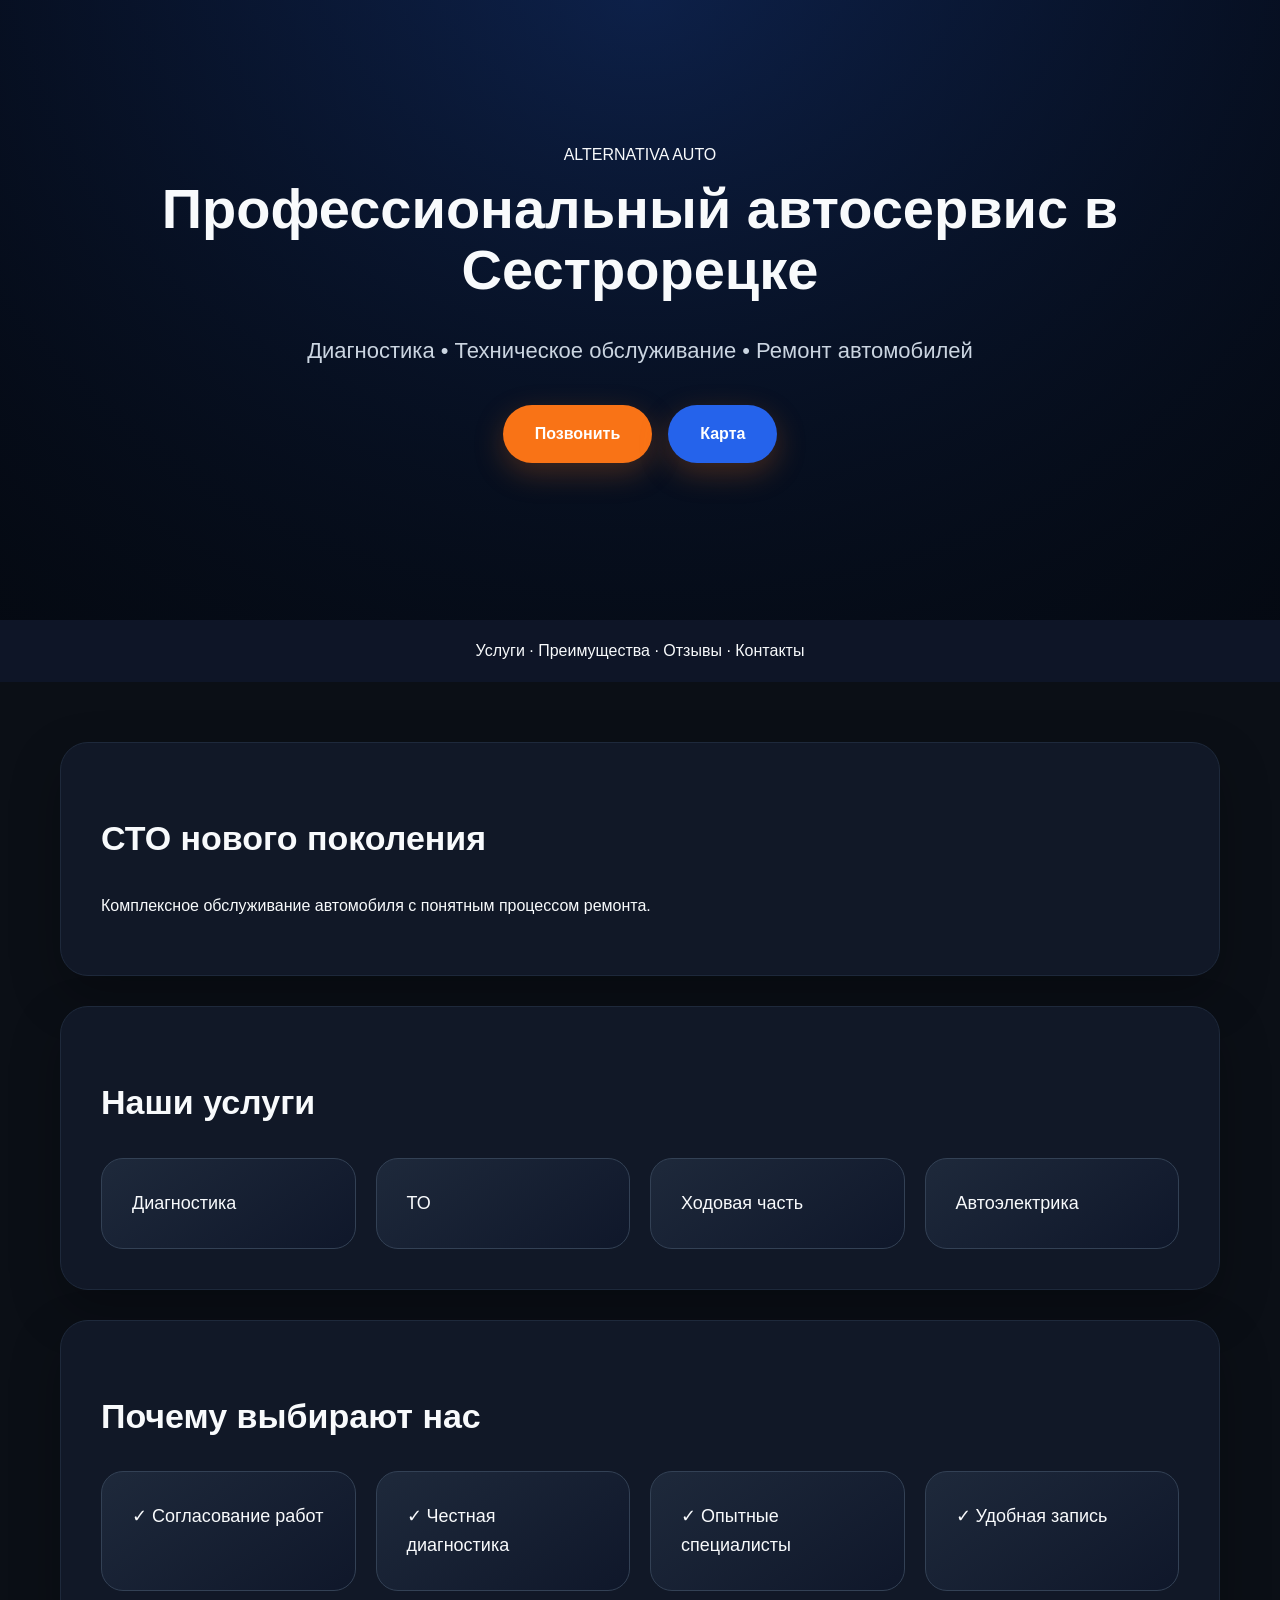
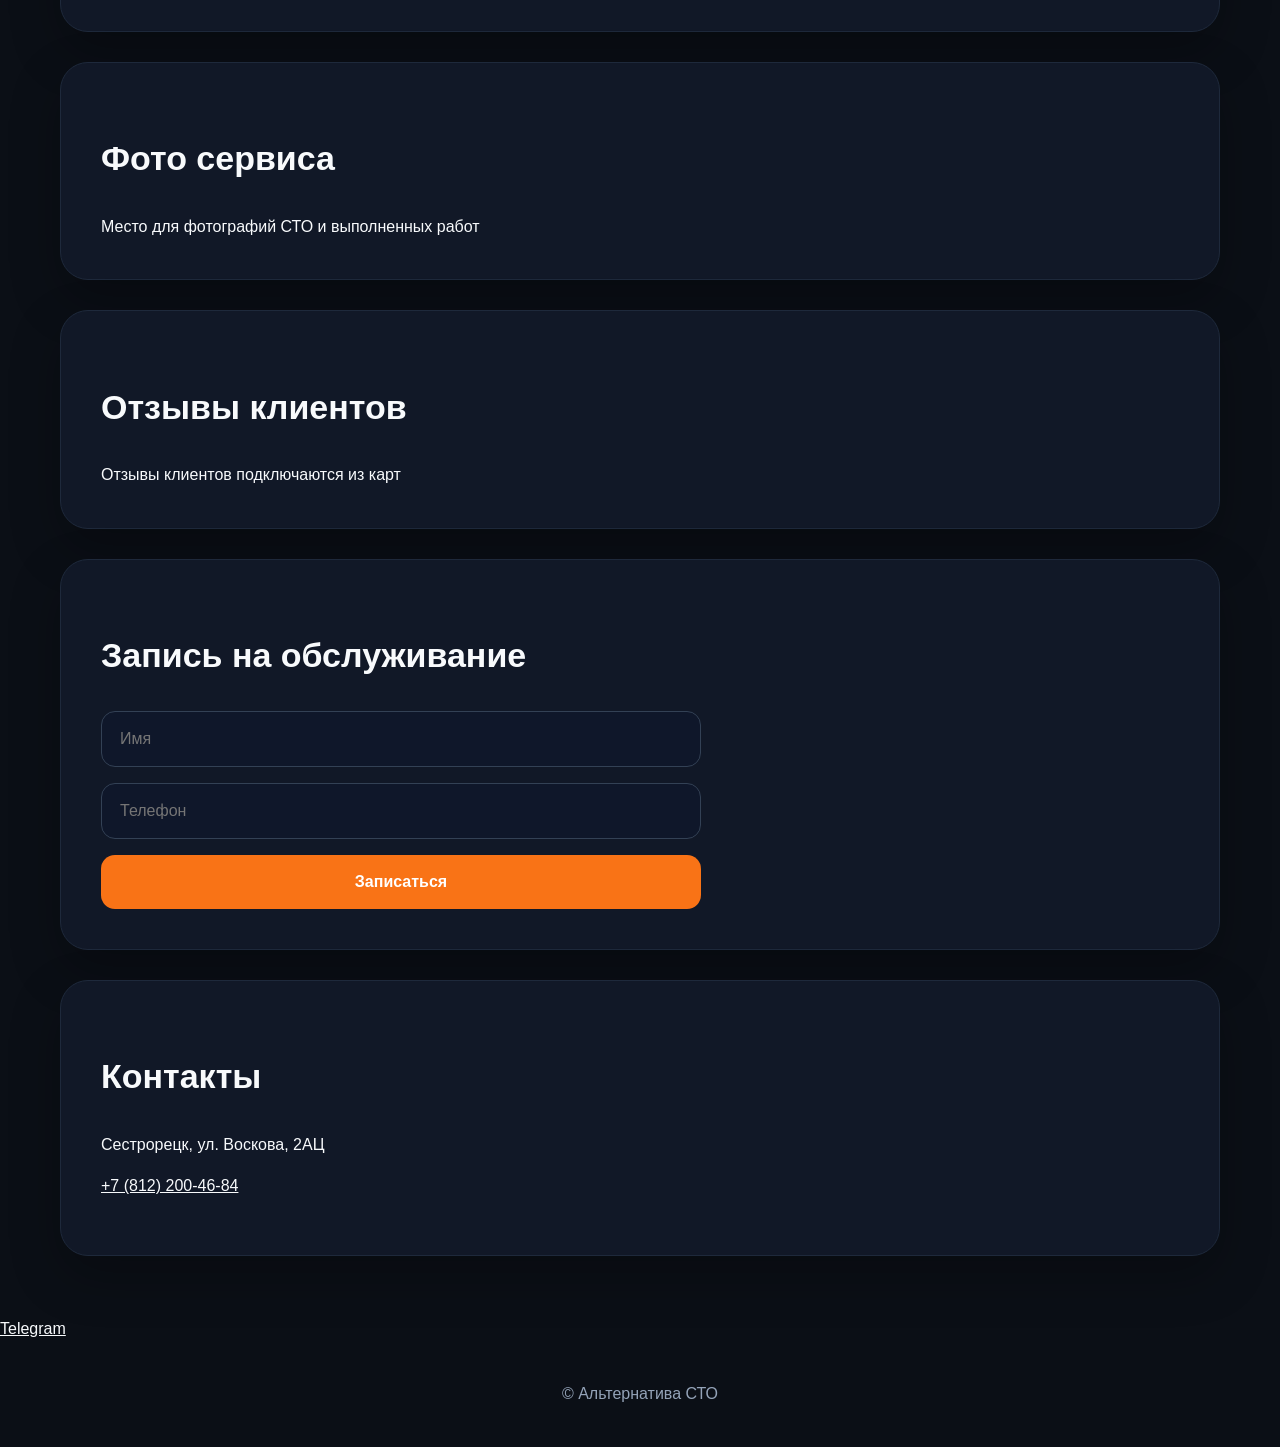
==== index.html @ d5efd9db "Upgrade Alternative STO website to version 7.0 premium landing page" ====
<!DOCTYPE html>
<html lang="ru">
<head>
<meta charset="UTF-8">
<meta name="viewport" content="width=device-width, initial-scale=1.0">
<title>Альтернатива СТО Сестрорецк — ремонт автомобилей</title>
<meta name="description" content="Современный автосервис в Сестрорецке: диагностика, ТО, ремонт, автоэлектрика.">
<link rel="stylesheet" href="style.css">
</head>
<body>
<header class="hero">
<div class="brand">ALTERNATIVA <span>AUTO</span></div>
<h1>Профессиональный автосервис в Сестрорецке</h1>
<p>Диагностика • Техническое обслуживание • Ремонт автомобилей</p>
<div><a class="button" href="tel:+78122004684">Позвонить</a><a class="button second" href="https://yandex.ru/maps/">Карта</a></div>
</header>
<nav>Услуги · Преимущества · Отзывы · Контакты</nav>
<main>
<section class="about"><h2>СТО нового поколения</h2><p>Комплексное обслуживание автомобиля с понятным процессом ремонта.</p></section>
<section><h2>Наши услуги</h2><div class="grid"><article>Диагностика</article><article>ТО</article><article>Ходовая часть</article><article>Автоэлектрика</article></div></section>
<section><h2>Почему выбирают нас</h2><div class="grid"><article>✓ Согласование работ</article><article>✓ Честная диагностика</article><article>✓ Опытные специалисты</article><article>✓ Удобная запись</article></div></section>
<section><h2>Фото сервиса</h2><div class="photo">Место для фотографий СТО и выполненных работ</div></section>
<section><h2>Отзывы клиентов</h2><div class="review">Отзывы клиентов подключаются из карт</div></section>
<section><h2>Запись на обслуживание</h2><form><input placeholder="Имя"><input placeholder="Телефон"><button>Записаться</button></form></section>
<section><h2>Контакты</h2><p>Сестрорецк, ул. Воскова, 2АЦ</p><p><a href="tel:+78122004684">+7 (812) 200-46-84</a></p></section>
</main>
<a class="floating" href="https://t.me/">Telegram</a>
<footer>© Альтернатива СТО</footer>
</body>
</html>
---- style.css ----
*{box-sizing:border-box}html{scroll-behavior:smooth}body{margin:0;font-family:Inter,Arial,sans-serif;background:#0b0f16;color:#f8fafc;line-height:1.6}a{color:inherit}.hero{min-height:620px;padding:40px 20px;display:flex;flex-direction:column;justify-content:center;align-items:center;text-align:center;background:linear-gradient(rgba(5,10,18,.75),rgba(5,10,18,.9)),radial-gradient(circle at top,#2563eb,#020617)}.logo{font-size:34px;font-weight:900;letter-spacing:2px;margin-bottom:30px}.hero h1{font-size:56px;line-height:1.1;margin:10px 0}.hero p{font-size:22px;color:#cbd5e1}.button{display:inline-flex;align-items:center;justify-content:center;background:#f97316;color:white;padding:16px 32px;border-radius:50px;text-decoration:none;font-weight:700;margin:15px 8px;box-shadow:0 10px 30px rgba(249,115,22,.25)}.second{background:#2563eb}nav{position:sticky;top:0;background:rgba(15,23,42,.9);backdrop-filter:blur(12px);padding:18px;text-align:center;z-index:5}main{max-width:1200px;margin:auto;padding:30px 20px}section{background:#111827;border:1px solid #1e293b;padding:40px;border-radius:28px;margin:30px 0;box-shadow:0 20px 50px rgba(0,0,0,.25)}h2{font-size:34px}.grid{display:grid;grid-template-columns:repeat(4,1fr);gap:20px}.grid article{background:linear-gradient(145deg,#1e293b,#0f172a);padding:30px;border-radius:22px;border:1px solid #334155;font-size:18px;transition:.3s}.grid article:hover{transform:translateY(-8px);border-color:#f97316}form{display:grid;gap:16px;max-width:600px}input,select,button{padding:18px;border-radius:14px;border:1px solid #334155;background:#0f172a;color:white;font-size:16px}button{background:#f97316;border:0;font-weight:800;cursor:pointer}.price{font-size:28px;font-weight:800;color:#fb923c}.contacts{font-size:20px}footer{text-align:center;padding:40px;color:#94a3b8}@media(max-width:700px){.hero{min-height:520px}.hero h1{font-size:34px}.hero p{font-size:18px}.logo{font-size:24px}.grid{grid-template-columns:1fr}section{padding:25px}h2{font-size:28px}}
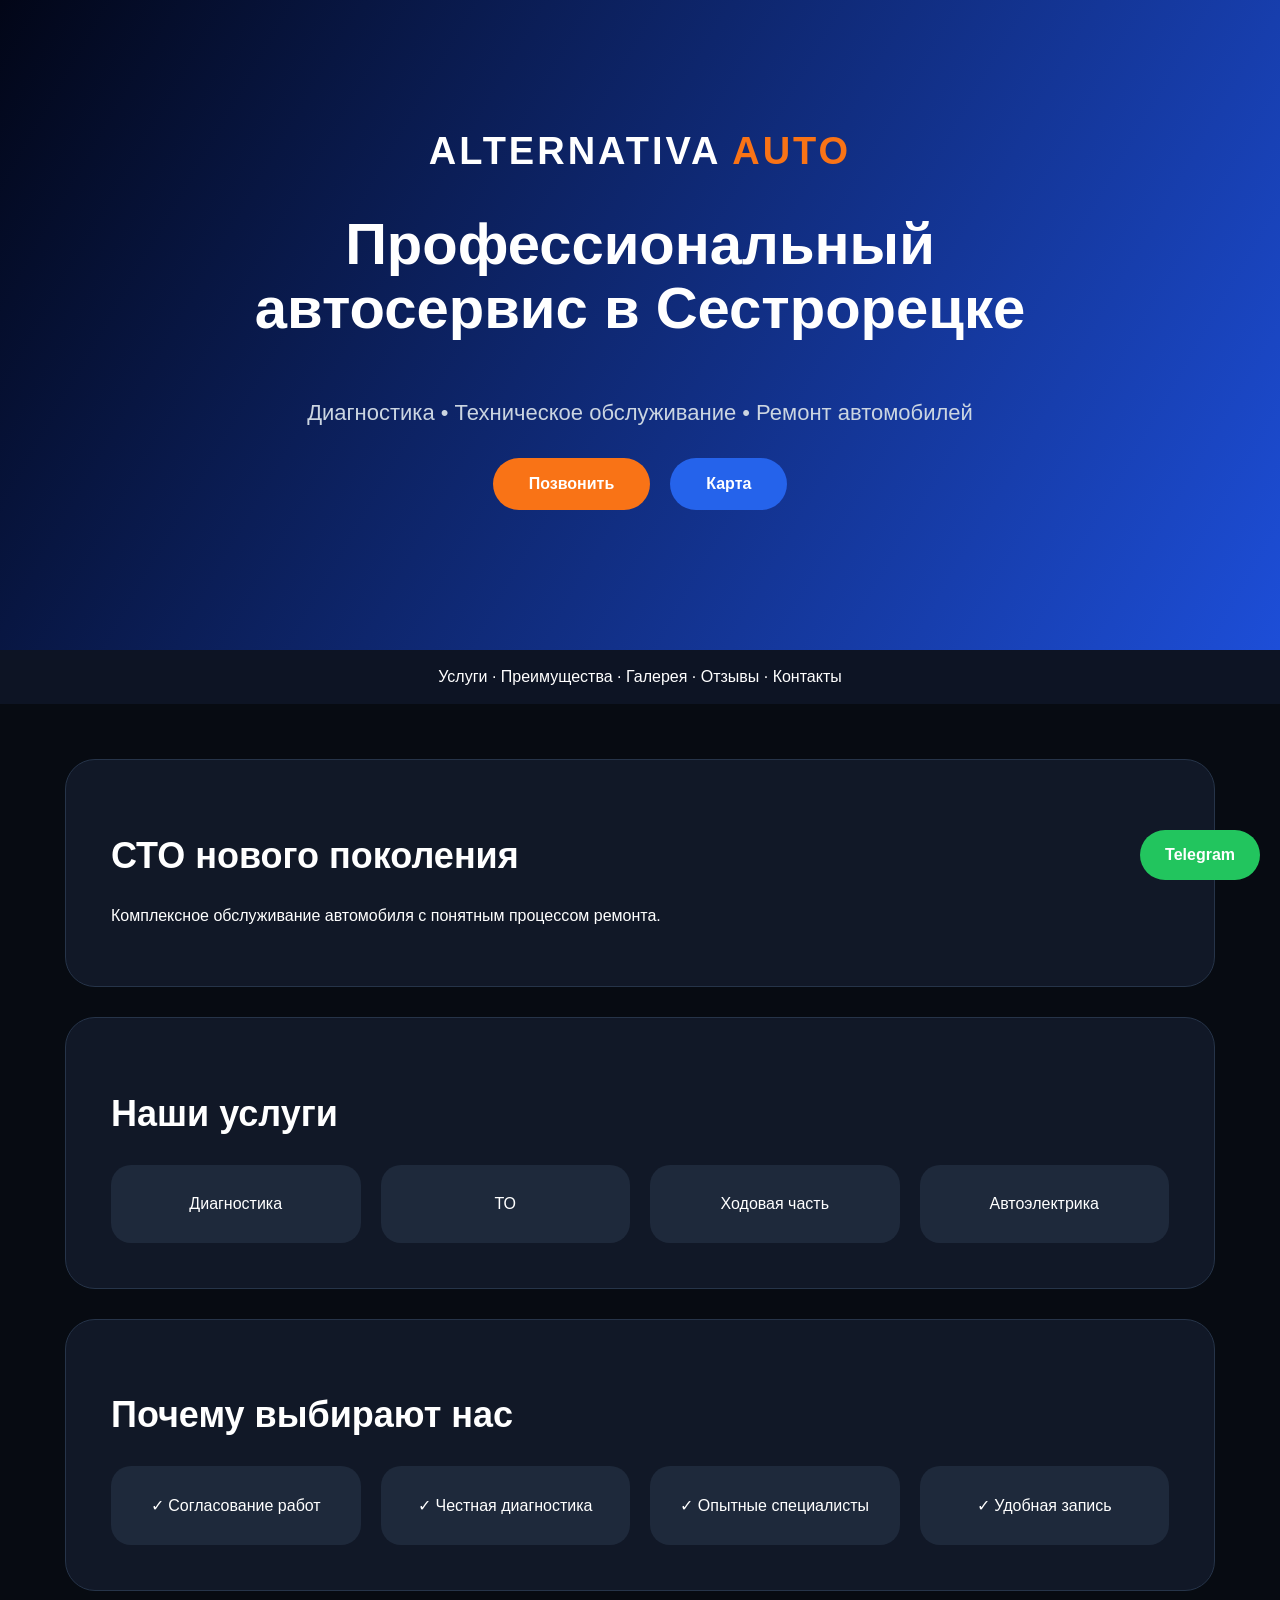
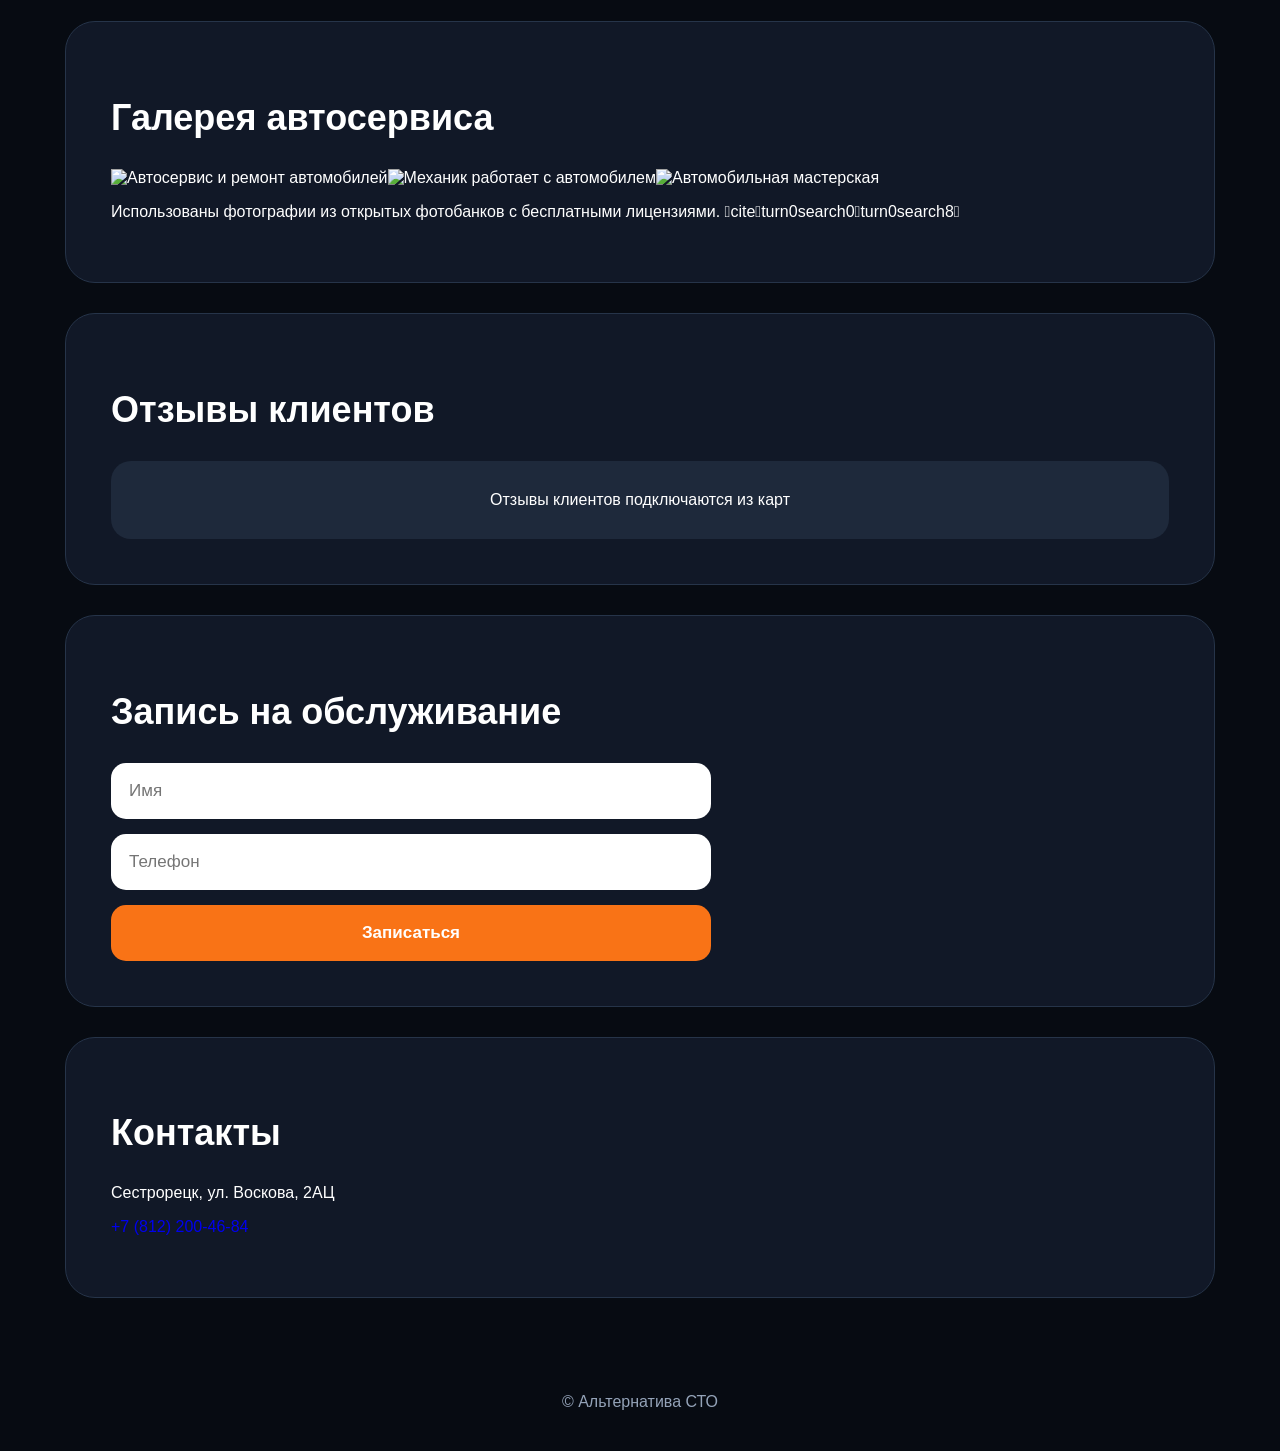
==== commit 03e22977: "Add free stock auto service photo gallery to version 7.1" ====
--- a/index.html
+++ b/index.html
@@ -14,12 +14,12 @@
 <p>Диагностика • Техническое обслуживание • Ремонт автомобилей</p>
 <div><a class="button" href="tel:+78122004684">Позвонить</a><a class="button second" href="https://yandex.ru/maps/">Карта</a></div>
 </header>
-<nav>Услуги · Преимущества · Отзывы · Контакты</nav>
+<nav>Услуги · Преимущества · Галерея · Отзывы · Контакты</nav>
 <main>
-<section class="about"><h2>СТО нового поколения</h2><p>Комплексное обслуживание автомобиля с понятным процессом ремонта.</p></section>
+<section><h2>СТО нового поколения</h2><p>Комплексное обслуживание автомобиля с понятным процессом ремонта.</p></section>
 <section><h2>Наши услуги</h2><div class="grid"><article>Диагностика</article><article>ТО</article><article>Ходовая часть</article><article>Автоэлектрика</article></div></section>
 <section><h2>Почему выбирают нас</h2><div class="grid"><article>✓ Согласование работ</article><article>✓ Честная диагностика</article><article>✓ Опытные специалисты</article><article>✓ Удобная запись</article></div></section>
-<section><h2>Фото сервиса</h2><div class="photo">Место для фотографий СТО и выполненных работ</div></section>
+<section><h2>Галерея автосервиса</h2><div class="gallery"><img src="https://images.unsplash.com/photo-1487754180451-c456f719a1fc" alt="Автосервис и ремонт автомобилей"><img src="https://images.unsplash.com/photo-1486262715619-67b85e0b08d3" alt="Механик работает с автомобилем"><img src="https://images.unsplash.com/photo-1504222490345-c075b6008014" alt="Автомобильная мастерская"></div><p>Использованы фотографии из открытых фотобанков с бесплатными лицензиями. citeturn0search0turn0search8</p></section>
 <section><h2>Отзывы клиентов</h2><div class="review">Отзывы клиентов подключаются из карт</div></section>
 <section><h2>Запись на обслуживание</h2><form><input placeholder="Имя"><input placeholder="Телефон"><button>Записаться</button></form></section>
 <section><h2>Контакты</h2><p>Сестрорецк, ул. Воскова, 2АЦ</p><p><a href="tel:+78122004684">+7 (812) 200-46-84</a></p></section>
--- a/style.css
+++ b/style.css
@@ -1 +1 @@
-*{box-sizing:border-box}html{scroll-behavior:smooth}body{margin:0;font-family:Inter,Arial,sans-serif;background:#0b0f16;color:#f8fafc;line-height:1.6}a{color:inherit}.hero{min-height:620px;padding:40px 20px;display:flex;flex-direction:column;justify-content:center;align-items:center;text-align:center;background:linear-gradient(rgba(5,10,18,.75),rgba(5,10,18,.9)),radial-gradient(circle at top,#2563eb,#020617)}.logo{font-size:34px;font-weight:900;letter-spacing:2px;margin-bottom:30px}.hero h1{font-size:56px;line-height:1.1;margin:10px 0}.hero p{font-size:22px;color:#cbd5e1}.button{display:inline-flex;align-items:center;justify-content:center;background:#f97316;color:white;padding:16px 32px;border-radius:50px;text-decoration:none;font-weight:700;margin:15px 8px;box-shadow:0 10px 30px rgba(249,115,22,.25)}.second{background:#2563eb}nav{position:sticky;top:0;background:rgba(15,23,42,.9);backdrop-filter:blur(12px);padding:18px;text-align:center;z-index:5}main{max-width:1200px;margin:auto;padding:30px 20px}section{background:#111827;border:1px solid #1e293b;padding:40px;border-radius:28px;margin:30px 0;box-shadow:0 20px 50px rgba(0,0,0,.25)}h2{font-size:34px}.grid{display:grid;grid-template-columns:repeat(4,1fr);gap:20px}.grid article{background:linear-gradient(145deg,#1e293b,#0f172a);padding:30px;border-radius:22px;border:1px solid #334155;font-size:18px;transition:.3s}.grid article:hover{transform:translateY(-8px);border-color:#f97316}form{display:grid;gap:16px;max-width:600px}input,select,button{padding:18px;border-radius:14px;border:1px solid #334155;background:#0f172a;color:white;font-size:16px}button{background:#f97316;border:0;font-weight:800;cursor:pointer}.price{font-size:28px;font-weight:800;color:#fb923c}.contacts{font-size:20px}footer{text-align:center;padding:40px;color:#94a3b8}@media(max-width:700px){.hero{min-height:520px}.hero h1{font-size:34px}.hero p{font-size:18px}.logo{font-size:24px}.grid{grid-template-columns:1fr}section{padding:25px}h2{font-size:28px}}+*{box-sizing:border-box}body{margin:0;font-family:Inter,Arial,sans-serif;background:#070b12;color:#fff}a{text-decoration:none}.hero{min-height:650px;padding:40px 20px;display:flex;flex-direction:column;justify-content:center;align-items:center;text-align:center;background:linear-gradient(120deg,#020617,#1d4ed8)}.brand{font-size:38px;font-weight:900;letter-spacing:3px}.brand span{color:#f97316}.hero h1{font-size:58px;max-width:900px;line-height:1.1}.hero p{font-size:22px;color:#cbd5e1}.button{display:inline-block;padding:17px 36px;border-radius:50px;background:#f97316;color:white;margin:10px;font-weight:800}.second{background:#2563eb}nav{position:sticky;top:0;background:#0f172acc;padding:18px;text-align:center;backdrop-filter:blur(10px)}main{max-width:1200px;margin:auto;padding:25px}section{background:#111827;border-radius:30px;padding:45px;margin:30px 0;border:1px solid #263449}h2{font-size:36px}.grid{display:grid;grid-template-columns:repeat(4,1fr);gap:20px}.grid article,.review,.photo{background:#1e293b;padding:30px;border-radius:20px;text-align:center}.photo{height:180px;display:flex;align-items:center;justify-content:center;color:#94a3b8}form{display:grid;gap:15px;max-width:600px}input,button{padding:18px;border-radius:15px;border:0;font-size:17px}button{background:#f97316;color:#fff;font-weight:bold}.floating{position:fixed;right:20px;bottom:20px;background:#22c55e;padding:16px 25px;border-radius:50px;color:white;font-weight:bold}footer{text-align:center;padding:40px;color:#94a3b8}@media(max-width:700px){.hero h1{font-size:34px}.grid{grid-template-columns:1fr}.brand{font-size:25px}section{padding:25px}}
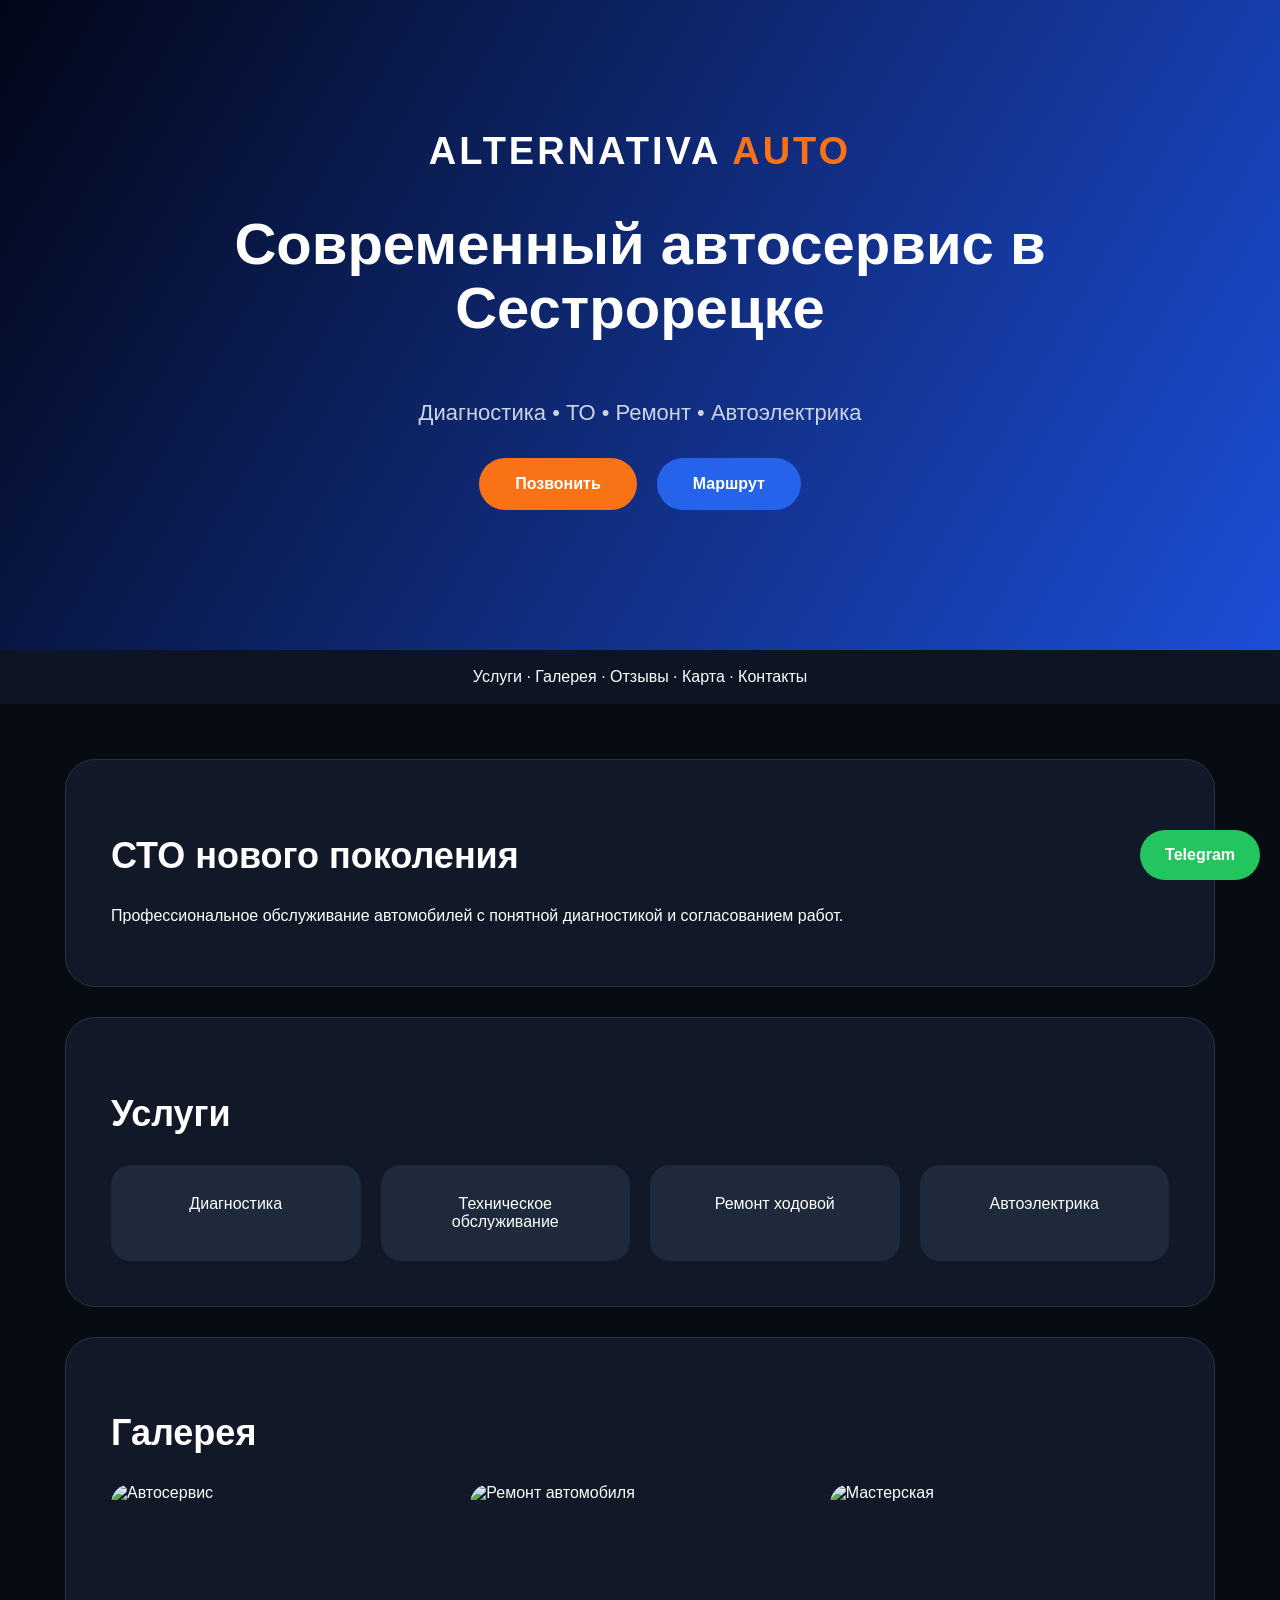
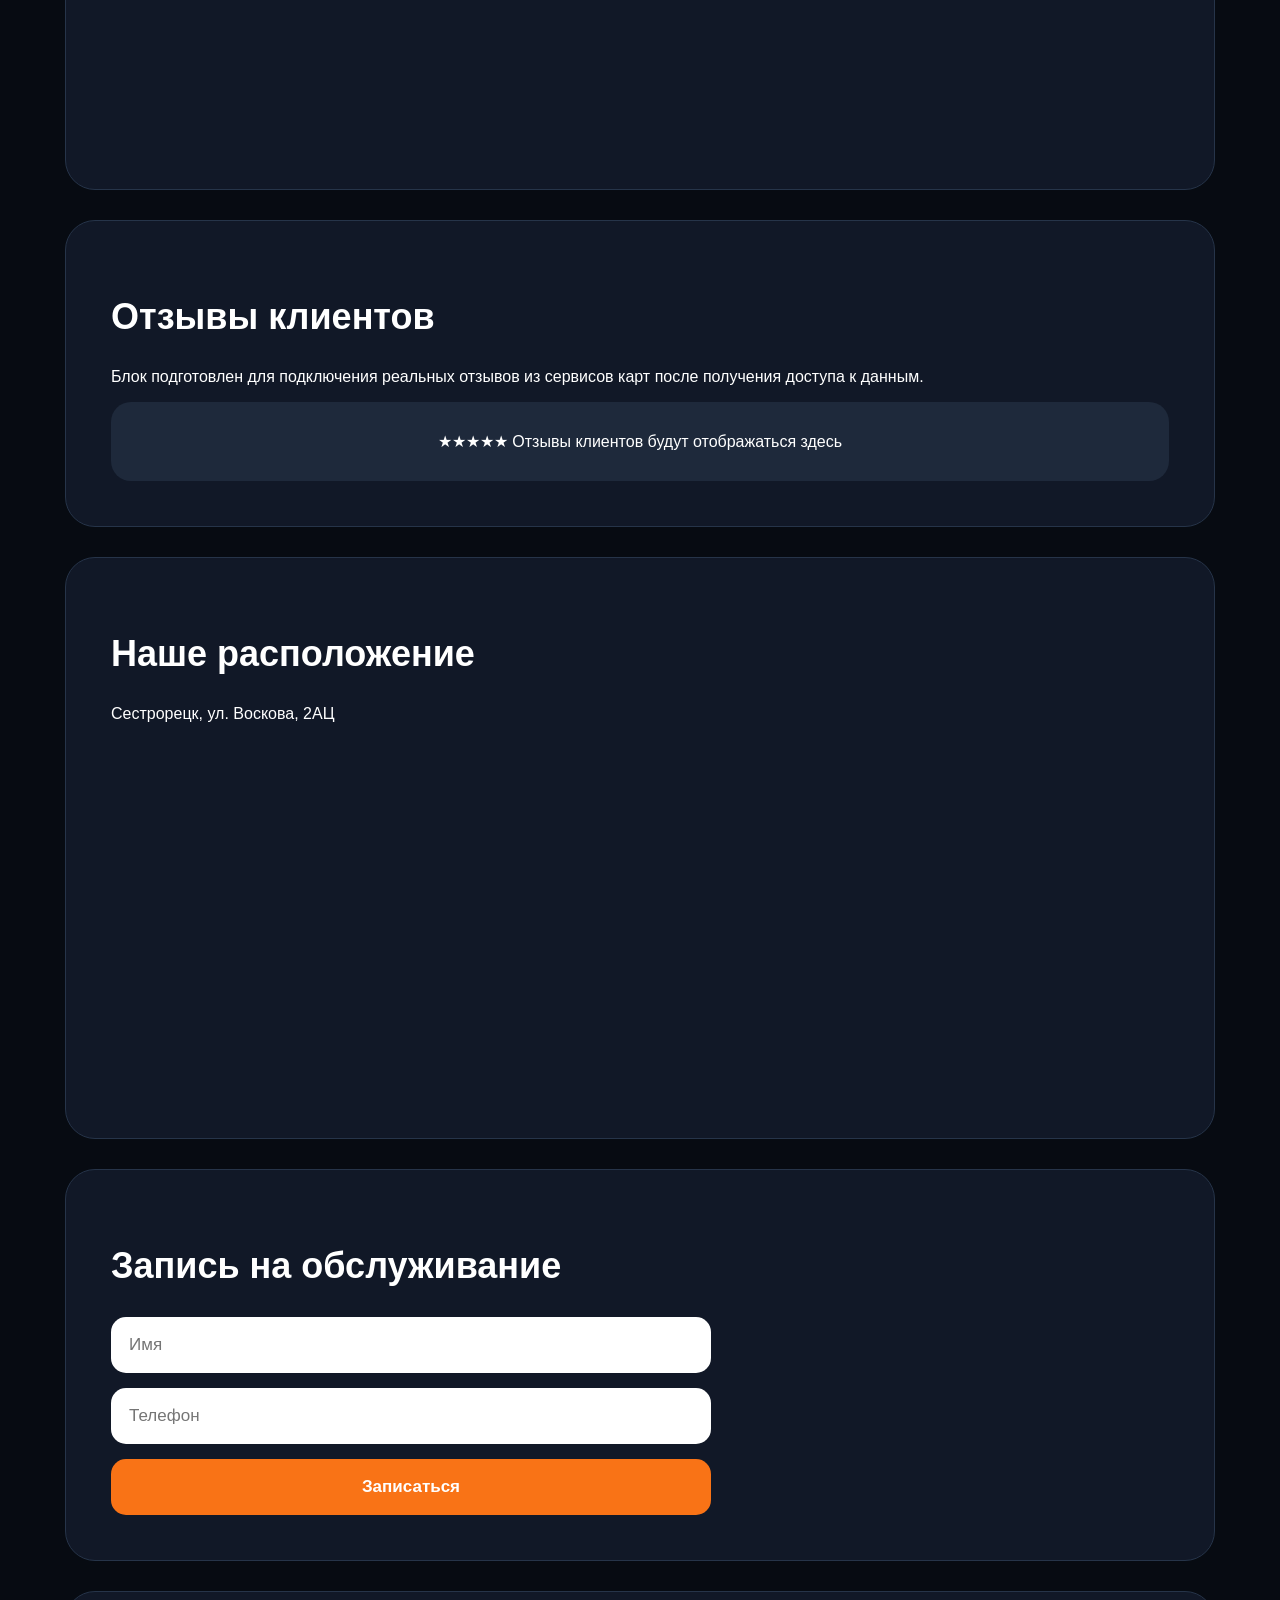
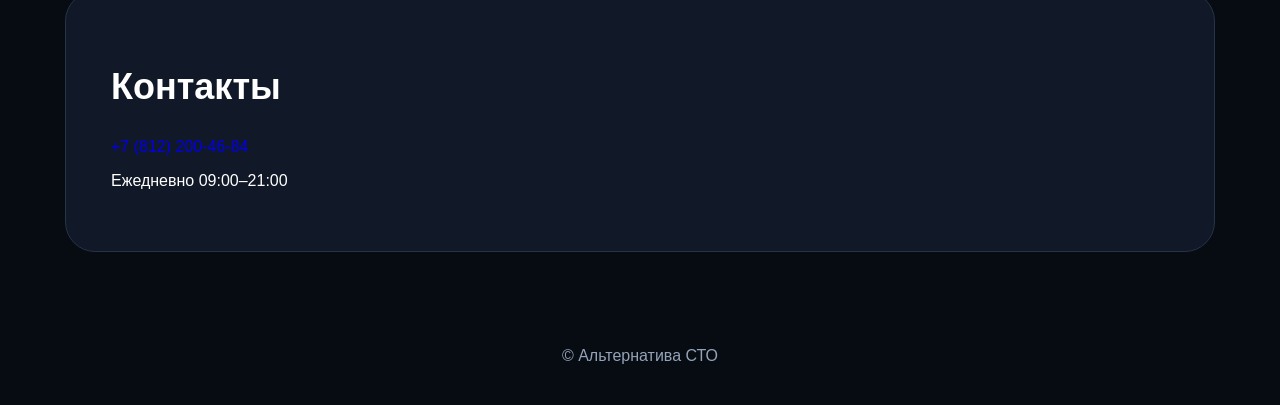
==== commit c845e89e: "Upgrade website to version 7.2 with map and reviews sections" ====
--- a/index.html
+++ b/index.html
@@ -4,25 +4,25 @@
 <meta charset="UTF-8">
 <meta name="viewport" content="width=device-width, initial-scale=1.0">
 <title>Альтернатива СТО Сестрорецк — ремонт автомобилей</title>
-<meta name="description" content="Современный автосервис в Сестрорецке: диагностика, ТО, ремонт, автоэлектрика.">
+<meta name="description" content="СТО Альтернатива в Сестрорецке: ремонт автомобилей, диагностика, ТО, ходовая и автоэлектрика.">
 <link rel="stylesheet" href="style.css">
 </head>
 <body>
 <header class="hero">
 <div class="brand">ALTERNATIVA <span>AUTO</span></div>
-<h1>Профессиональный автосервис в Сестрорецке</h1>
-<p>Диагностика • Техническое обслуживание • Ремонт автомобилей</p>
-<div><a class="button" href="tel:+78122004684">Позвонить</a><a class="button second" href="https://yandex.ru/maps/">Карта</a></div>
+<h1>Современный автосервис в Сестрорецке</h1>
+<p>Диагностика • ТО • Ремонт • Автоэлектрика</p>
+<div><a class="button" href="tel:+78122004684">Позвонить</a><a class="button second" href="https://yandex.ru/maps/">Маршрут</a></div>
 </header>
-<nav>Услуги · Преимущества · Галерея · Отзывы · Контакты</nav>
+<nav>Услуги · Галерея · Отзывы · Карта · Контакты</nav>
 <main>
-<section><h2>СТО нового поколения</h2><p>Комплексное обслуживание автомобиля с понятным процессом ремонта.</p></section>
-<section><h2>Наши услуги</h2><div class="grid"><article>Диагностика</article><article>ТО</article><article>Ходовая часть</article><article>Автоэлектрика</article></div></section>
-<section><h2>Почему выбирают нас</h2><div class="grid"><article>✓ Согласование работ</article><article>✓ Честная диагностика</article><article>✓ Опытные специалисты</article><article>✓ Удобная запись</article></div></section>
-<section><h2>Галерея автосервиса</h2><div class="gallery"><img src="https://images.unsplash.com/photo-1487754180451-c456f719a1fc" alt="Автосервис и ремонт автомобилей"><img src="https://images.unsplash.com/photo-1486262715619-67b85e0b08d3" alt="Механик работает с автомобилем"><img src="https://images.unsplash.com/photo-1504222490345-c075b6008014" alt="Автомобильная мастерская"></div><p>Использованы фотографии из открытых фотобанков с бесплатными лицензиями. citeturn0search0turn0search8</p></section>
-<section><h2>Отзывы клиентов</h2><div class="review">Отзывы клиентов подключаются из карт</div></section>
+<section><h2>СТО нового поколения</h2><p>Профессиональное обслуживание автомобилей с понятной диагностикой и согласованием работ.</p></section>
+<section><h2>Услуги</h2><div class="grid"><article>Диагностика</article><article>Техническое обслуживание</article><article>Ремонт ходовой</article><article>Автоэлектрика</article></div></section>
+<section><h2>Галерея</h2><div class="gallery"><img src="https://images.unsplash.com/photo-1487754180451-c456f719a1fc" alt="Автосервис"><img src="https://images.unsplash.com/photo-1486262715619-67b85e0b08d3" alt="Ремонт автомобиля"><img src="https://images.unsplash.com/photo-1504222490345-c075b6008014" alt="Мастерская"></div></section>
+<section><h2>Отзывы клиентов</h2><p>Блок подготовлен для подключения реальных отзывов из сервисов карт после получения доступа к данным.</p><div class="review">★★★★★ Отзывы клиентов будут отображаться здесь</div></section>
+<section><h2>Наше расположение</h2><p>Сестрорецк, ул. Воскова, 2АЦ</p><iframe src="https://yandex.ru/map-widget/v1/" width="100%" height="350" frameborder="0"></iframe></section>
 <section><h2>Запись на обслуживание</h2><form><input placeholder="Имя"><input placeholder="Телефон"><button>Записаться</button></form></section>
-<section><h2>Контакты</h2><p>Сестрорецк, ул. Воскова, 2АЦ</p><p><a href="tel:+78122004684">+7 (812) 200-46-84</a></p></section>
+<section><h2>Контакты</h2><p><a href="tel:+78122004684">+7 (812) 200-46-84</a></p><p>Ежедневно 09:00–21:00</p></section>
 </main>
 <a class="floating" href="https://t.me/">Telegram</a>
 <footer>© Альтернатива СТО</footer>
--- a/style.css
+++ b/style.css
@@ -1 +1 @@
-*{box-sizing:border-box}body{margin:0;font-family:Inter,Arial,sans-serif;background:#070b12;color:#fff}a{text-decoration:none}.hero{min-height:650px;padding:40px 20px;display:flex;flex-direction:column;justify-content:center;align-items:center;text-align:center;background:linear-gradient(120deg,#020617,#1d4ed8)}.brand{font-size:38px;font-weight:900;letter-spacing:3px}.brand span{color:#f97316}.hero h1{font-size:58px;max-width:900px;line-height:1.1}.hero p{font-size:22px;color:#cbd5e1}.button{display:inline-block;padding:17px 36px;border-radius:50px;background:#f97316;color:white;margin:10px;font-weight:800}.second{background:#2563eb}nav{position:sticky;top:0;background:#0f172acc;padding:18px;text-align:center;backdrop-filter:blur(10px)}main{max-width:1200px;margin:auto;padding:25px}section{background:#111827;border-radius:30px;padding:45px;margin:30px 0;border:1px solid #263449}h2{font-size:36px}.grid{display:grid;grid-template-columns:repeat(4,1fr);gap:20px}.grid article,.review,.photo{background:#1e293b;padding:30px;border-radius:20px;text-align:center}.photo{height:180px;display:flex;align-items:center;justify-content:center;color:#94a3b8}form{display:grid;gap:15px;max-width:600px}input,button{padding:18px;border-radius:15px;border:0;font-size:17px}button{background:#f97316;color:#fff;font-weight:bold}.floating{position:fixed;right:20px;bottom:20px;background:#22c55e;padding:16px 25px;border-radius:50px;color:white;font-weight:bold}footer{text-align:center;padding:40px;color:#94a3b8}@media(max-width:700px){.hero h1{font-size:34px}.grid{grid-template-columns:1fr}.brand{font-size:25px}section{padding:25px}}+*{box-sizing:border-box}body{margin:0;font-family:Inter,Arial,sans-serif;background:#070b12;color:#fff}a{text-decoration:none}.hero{min-height:650px;padding:40px 20px;display:flex;flex-direction:column;justify-content:center;align-items:center;text-align:center;background:linear-gradient(120deg,#020617,#1d4ed8)}.brand{font-size:38px;font-weight:900;letter-spacing:3px}.brand span{color:#f97316}.hero h1{font-size:58px;max-width:900px;line-height:1.1}.hero p{font-size:22px;color:#cbd5e1}.button{display:inline-block;padding:17px 36px;border-radius:50px;background:#f97316;color:white;margin:10px;font-weight:800}.second{background:#2563eb}nav{position:sticky;top:0;background:#0f172acc;padding:18px;text-align:center;backdrop-filter:blur(10px)}main{max-width:1200px;margin:auto;padding:25px}section{background:#111827;border-radius:30px;padding:45px;margin:30px 0;border:1px solid #263449}h2{font-size:36px}.grid{display:grid;grid-template-columns:repeat(4,1fr);gap:20px}.grid article,.review{background:#1e293b;padding:30px;border-radius:20px;text-align:center}.gallery{display:grid;grid-template-columns:repeat(3,1fr);gap:20px}.gallery img{width:100%;height:260px;object-fit:cover;border-radius:20px}.photo{height:180px;display:flex;align-items:center;justify-content:center;color:#94a3b8}form{display:grid;gap:15px;max-width:600px}input,button{padding:18px;border-radius:15px;border:0;font-size:17px}button{background:#f97316;color:#fff;font-weight:bold}.floating{position:fixed;right:20px;bottom:20px;background:#22c55e;padding:16px 25px;border-radius:50px;color:white;font-weight:bold}footer{text-align:center;padding:40px;color:#94a3b8}@media(max-width:700px){.hero h1{font-size:34px}.grid,.gallery{grid-template-columns:1fr}.brand{font-size:25px}section{padding:25px}}
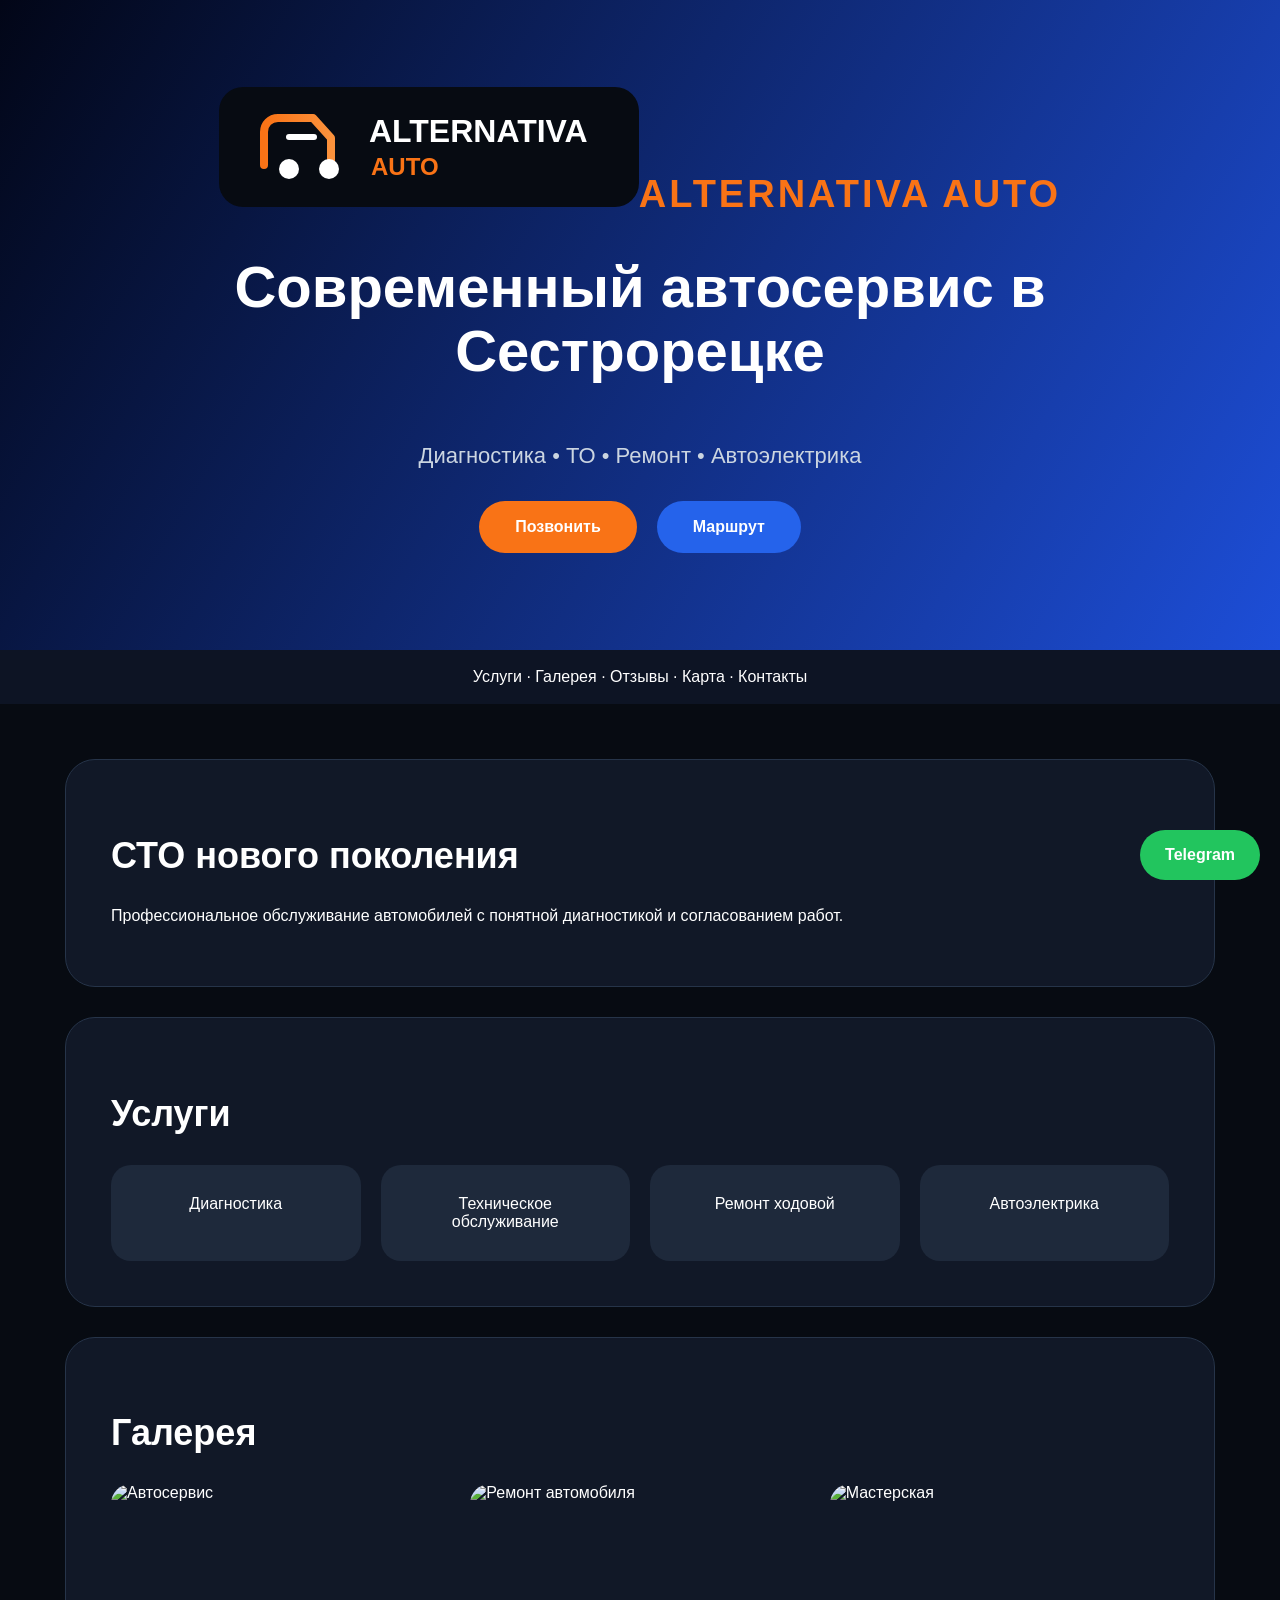
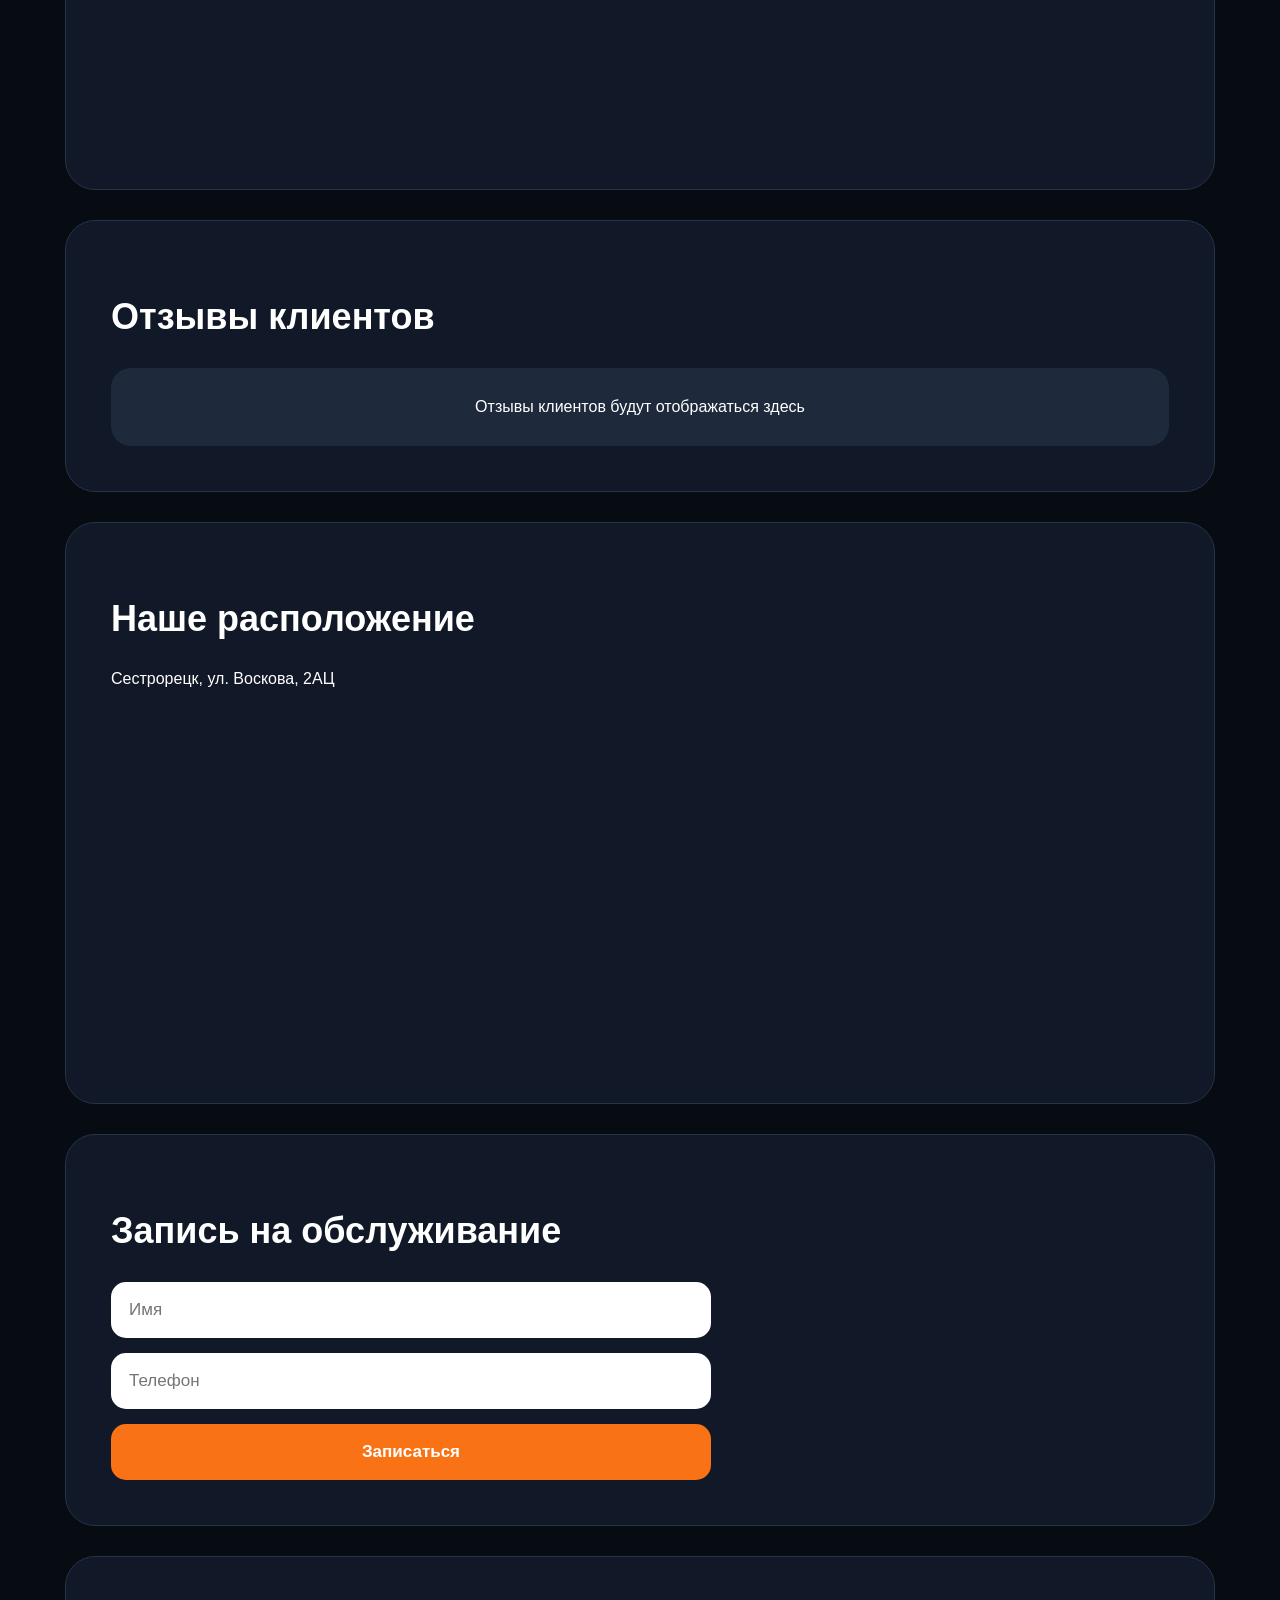
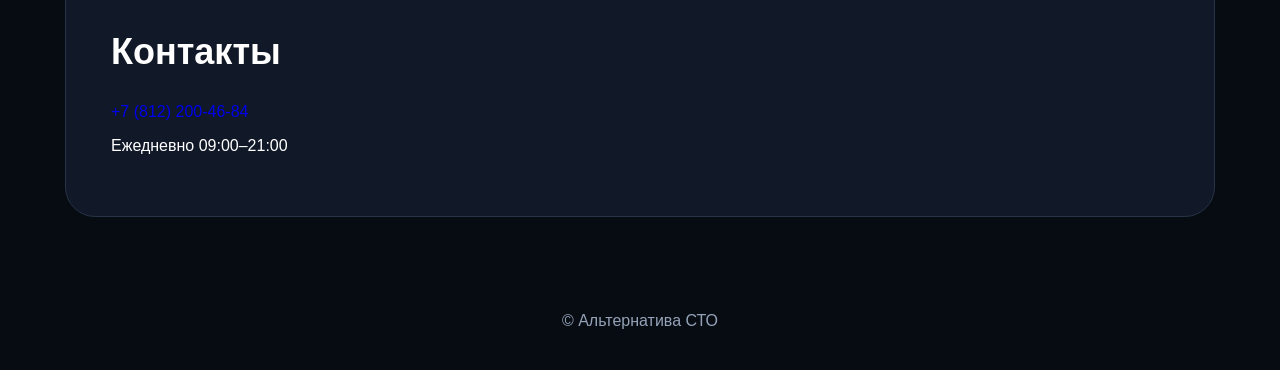
==== commit 53761bcc: "Add Alternativa Auto branding and favicon" ====
--- a/index.html
+++ b/index.html
@@ -4,12 +4,13 @@
 <meta charset="UTF-8">
 <meta name="viewport" content="width=device-width, initial-scale=1.0">
 <title>Альтернатива СТО Сестрорецк — ремонт автомобилей</title>
-<meta name="description" content="СТО Альтернатива в Сестрорецке: ремонт автомобилей, диагностика, ТО, ходовая и автоэлектрика.">
+<meta name="description" content="СТО Альтернатива в Сестрорецке: диагностика, ТО, ремонт автомобилей и автоэлектрика.">
+<link rel="icon" href="logo.svg">
 <link rel="stylesheet" href="style.css">
 </head>
 <body>
 <header class="hero">
-<div class="brand">ALTERNATIVA <span>AUTO</span></div>
+<div class="brand"><img src="logo.svg" alt="Alternativa Auto"><span>ALTERNATIVA AUTO</span></div>
 <h1>Современный автосервис в Сестрорецке</h1>
 <p>Диагностика • ТО • Ремонт • Автоэлектрика</p>
 <div><a class="button" href="tel:+78122004684">Позвонить</a><a class="button second" href="https://yandex.ru/maps/">Маршрут</a></div>
@@ -19,7 +20,7 @@
 <section><h2>СТО нового поколения</h2><p>Профессиональное обслуживание автомобилей с понятной диагностикой и согласованием работ.</p></section>
 <section><h2>Услуги</h2><div class="grid"><article>Диагностика</article><article>Техническое обслуживание</article><article>Ремонт ходовой</article><article>Автоэлектрика</article></div></section>
 <section><h2>Галерея</h2><div class="gallery"><img src="https://images.unsplash.com/photo-1487754180451-c456f719a1fc" alt="Автосервис"><img src="https://images.unsplash.com/photo-1486262715619-67b85e0b08d3" alt="Ремонт автомобиля"><img src="https://images.unsplash.com/photo-1504222490345-c075b6008014" alt="Мастерская"></div></section>
-<section><h2>Отзывы клиентов</h2><p>Блок подготовлен для подключения реальных отзывов из сервисов карт после получения доступа к данным.</p><div class="review">★★★★★ Отзывы клиентов будут отображаться здесь</div></section>
+<section><h2>Отзывы клиентов</h2><div class="review">Отзывы клиентов будут отображаться здесь</div></section>
 <section><h2>Наше расположение</h2><p>Сестрорецк, ул. Воскова, 2АЦ</p><iframe src="https://yandex.ru/map-widget/v1/" width="100%" height="350" frameborder="0"></iframe></section>
 <section><h2>Запись на обслуживание</h2><form><input placeholder="Имя"><input placeholder="Телефон"><button>Записаться</button></form></section>
 <section><h2>Контакты</h2><p><a href="tel:+78122004684">+7 (812) 200-46-84</a></p><p>Ежедневно 09:00–21:00</p></section>
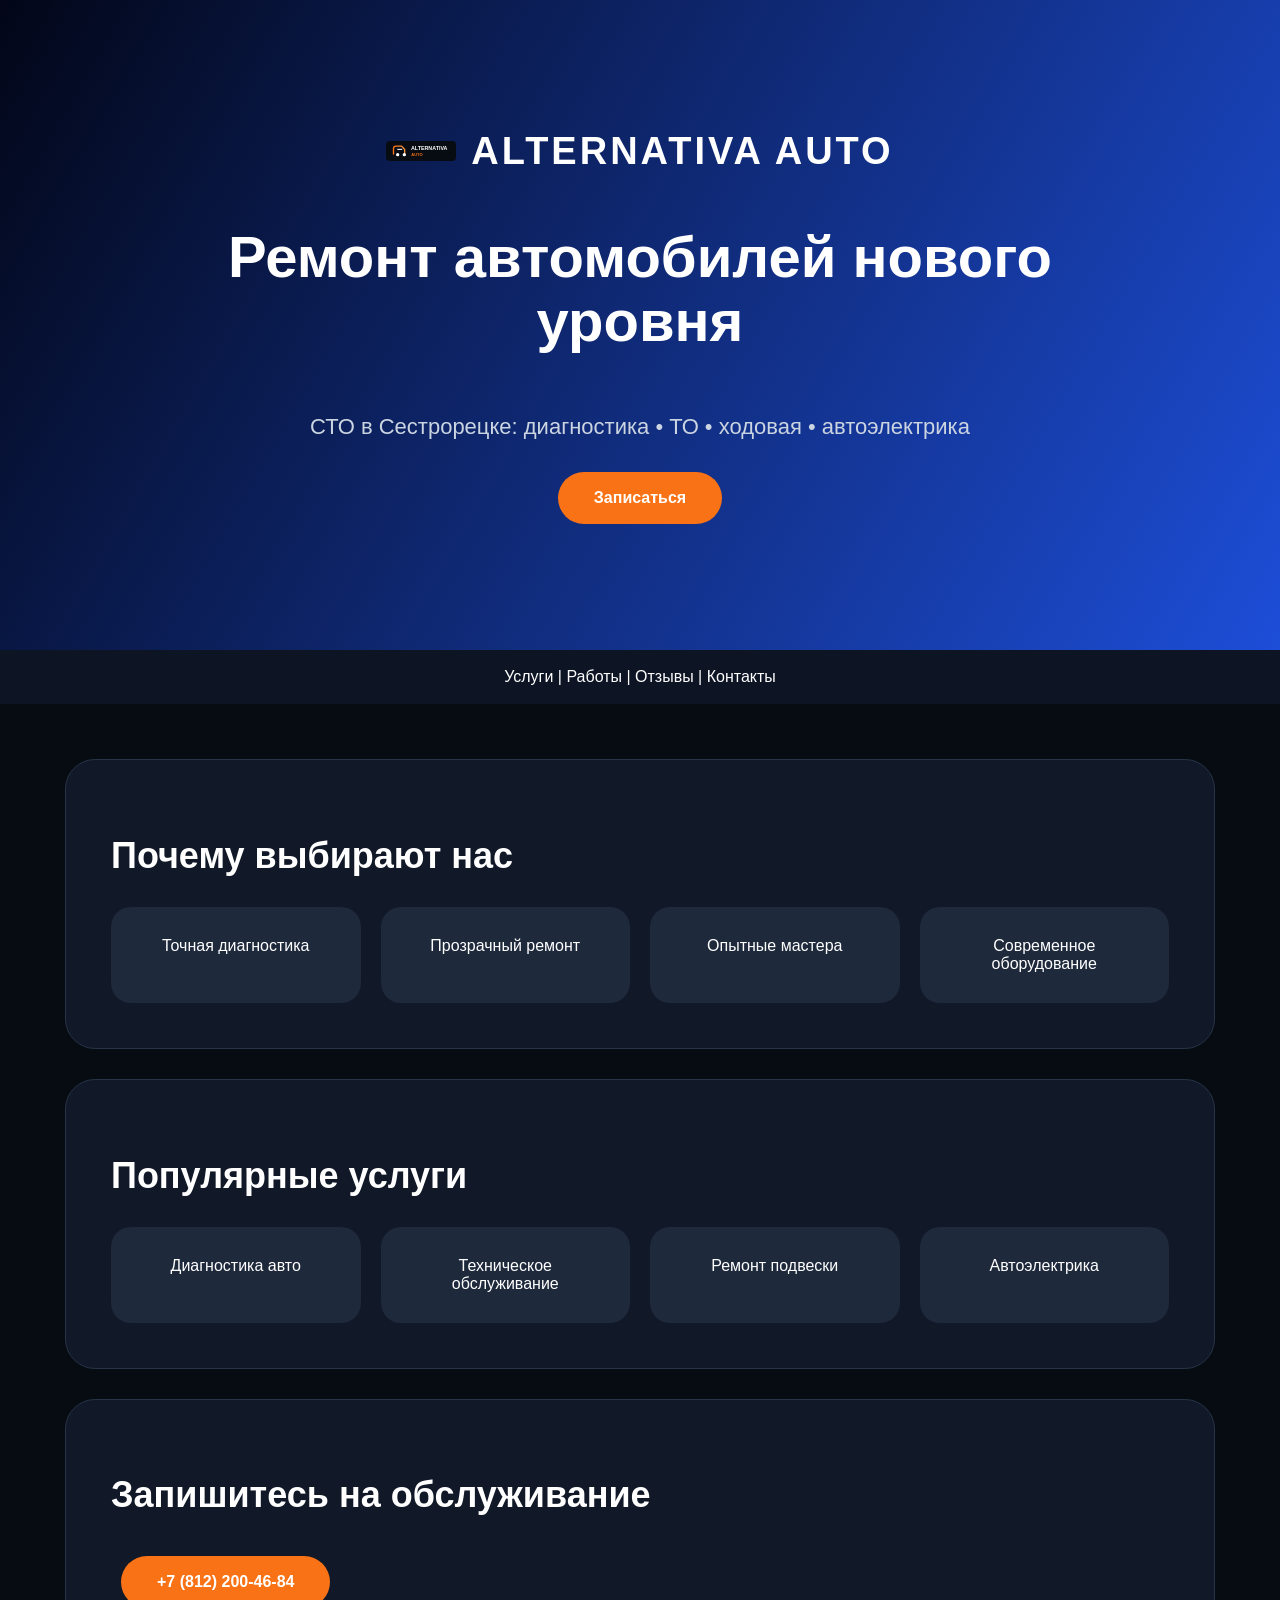
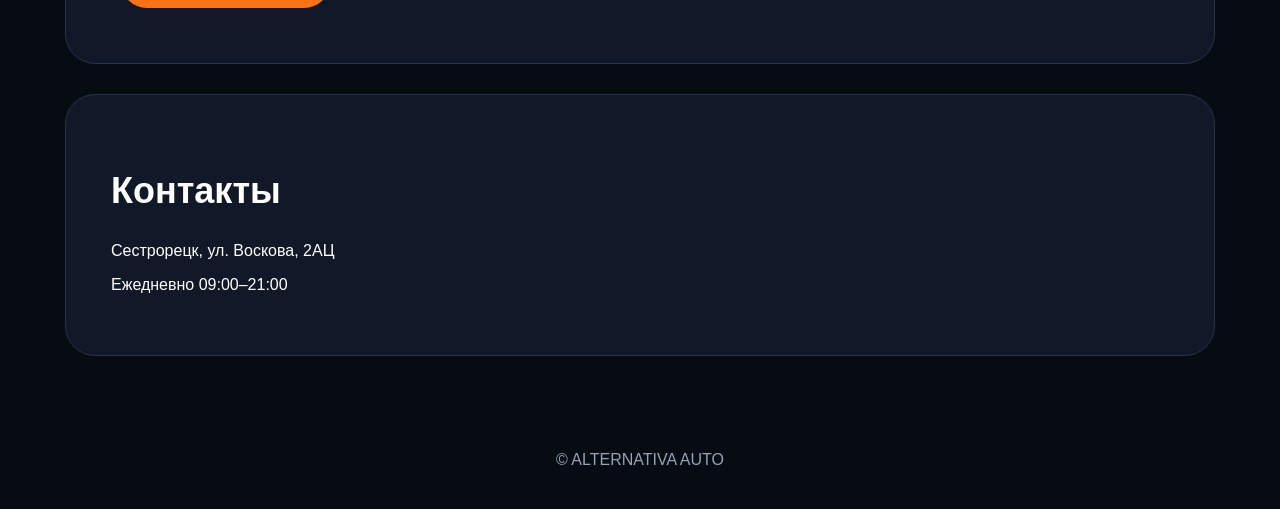
==== commit 87c624ce: "Redesign Alternativa Auto website version 9.0 modern premium landing" ====
--- a/index.html
+++ b/index.html
@@ -1,31 +1,17 @@
 <!DOCTYPE html>
 <html lang="ru">
 <head>
-<meta charset="UTF-8">
-<meta name="viewport" content="width=device-width, initial-scale=1.0">
-<title>Альтернатива СТО Сестрорецк — ремонт автомобилей</title>
-<meta name="description" content="СТО Альтернатива в Сестрорецке: диагностика, ТО, ремонт автомобилей и автоэлектрика.">
-<link rel="icon" href="logo.svg">
-<link rel="stylesheet" href="style.css">
+<meta charset="UTF-8"><meta name="viewport" content="width=device-width, initial-scale=1.0">
+<title>Альтернатива AUTO | СТО Сестрорецк</title>
+<meta name="description" content="СТО Альтернатива в Сестрорецке: ремонт автомобилей, диагностика, ТО и запись на сервис.">
+<link rel="icon" href="logo.svg"><link rel="stylesheet" href="style.css">
 </head>
 <body>
-<header class="hero">
-<div class="brand"><img src="logo.svg" alt="Alternativa Auto"><span>ALTERNATIVA AUTO</span></div>
-<h1>Современный автосервис в Сестрорецке</h1>
-<p>Диагностика • ТО • Ремонт • Автоэлектрика</p>
-<div><a class="button" href="tel:+78122004684">Позвонить</a><a class="button second" href="https://yandex.ru/maps/">Маршрут</a></div>
-</header>
-<nav>Услуги · Галерея · Отзывы · Карта · Контакты</nav>
+<header class="hero"><div class="brand"><img src="logo.svg"><span>ALTERNATIVA AUTO</span></div><h1>Ремонт автомобилей нового уровня</h1><p>СТО в Сестрорецке: диагностика • ТО • ходовая • автоэлектрика</p><a class="button" href="tel:+78122004684">Записаться</a></header>
+<nav>Услуги | Работы | Отзывы | Контакты</nav>
 <main>
-<section><h2>СТО нового поколения</h2><p>Профессиональное обслуживание автомобилей с понятной диагностикой и согласованием работ.</p></section>
-<section><h2>Услуги</h2><div class="grid"><article>Диагностика</article><article>Техническое обслуживание</article><article>Ремонт ходовой</article><article>Автоэлектрика</article></div></section>
-<section><h2>Галерея</h2><div class="gallery"><img src="https://images.unsplash.com/photo-1487754180451-c456f719a1fc" alt="Автосервис"><img src="https://images.unsplash.com/photo-1486262715619-67b85e0b08d3" alt="Ремонт автомобиля"><img src="https://images.unsplash.com/photo-1504222490345-c075b6008014" alt="Мастерская"></div></section>
-<section><h2>Отзывы клиентов</h2><div class="review">Отзывы клиентов будут отображаться здесь</div></section>
-<section><h2>Наше расположение</h2><p>Сестрорецк, ул. Воскова, 2АЦ</p><iframe src="https://yandex.ru/map-widget/v1/" width="100%" height="350" frameborder="0"></iframe></section>
-<section><h2>Запись на обслуживание</h2><form><input placeholder="Имя"><input placeholder="Телефон"><button>Записаться</button></form></section>
-<section><h2>Контакты</h2><p><a href="tel:+78122004684">+7 (812) 200-46-84</a></p><p>Ежедневно 09:00–21:00</p></section>
-</main>
-<a class="floating" href="https://t.me/">Telegram</a>
-<footer>© Альтернатива СТО</footer>
-</body>
-</html>+<section><h2>Почему выбирают нас</h2><div class="grid"><article>Точная диагностика</article><article>Прозрачный ремонт</article><article>Опытные мастера</article><article>Современное оборудование</article></div></section>
+<section><h2>Популярные услуги</h2><div class="grid"><article>Диагностика авто</article><article>Техническое обслуживание</article><article>Ремонт подвески</article><article>Автоэлектрика</article></div></section>
+<section class="cta"><h2>Запишитесь на обслуживание</h2><a class="button" href="tel:+78122004684">+7 (812) 200-46-84</a></section>
+<section><h2>Контакты</h2><p>Сестрорецк, ул. Воскова, 2АЦ</p><p>Ежедневно 09:00–21:00</p></section>
+</main><footer>© ALTERNATIVA AUTO</footer></body></html>
--- a/style.css
+++ b/style.css
@@ -1 +1 @@
-*{box-sizing:border-box}body{margin:0;font-family:Inter,Arial,sans-serif;background:#070b12;color:#fff}a{text-decoration:none}.hero{min-height:650px;padding:40px 20px;display:flex;flex-direction:column;justify-content:center;align-items:center;text-align:center;background:linear-gradient(120deg,#020617,#1d4ed8)}.brand{font-size:38px;font-weight:900;letter-spacing:3px}.brand span{color:#f97316}.hero h1{font-size:58px;max-width:900px;line-height:1.1}.hero p{font-size:22px;color:#cbd5e1}.button{display:inline-block;padding:17px 36px;border-radius:50px;background:#f97316;color:white;margin:10px;font-weight:800}.second{background:#2563eb}nav{position:sticky;top:0;background:#0f172acc;padding:18px;text-align:center;backdrop-filter:blur(10px)}main{max-width:1200px;margin:auto;padding:25px}section{background:#111827;border-radius:30px;padding:45px;margin:30px 0;border:1px solid #263449}h2{font-size:36px}.grid{display:grid;grid-template-columns:repeat(4,1fr);gap:20px}.grid article,.review{background:#1e293b;padding:30px;border-radius:20px;text-align:center}.gallery{display:grid;grid-template-columns:repeat(3,1fr);gap:20px}.gallery img{width:100%;height:260px;object-fit:cover;border-radius:20px}.photo{height:180px;display:flex;align-items:center;justify-content:center;color:#94a3b8}form{display:grid;gap:15px;max-width:600px}input,button{padding:18px;border-radius:15px;border:0;font-size:17px}button{background:#f97316;color:#fff;font-weight:bold}.floating{position:fixed;right:20px;bottom:20px;background:#22c55e;padding:16px 25px;border-radius:50px;color:white;font-weight:bold}footer{text-align:center;padding:40px;color:#94a3b8}@media(max-width:700px){.hero h1{font-size:34px}.grid,.gallery{grid-template-columns:1fr}.brand{font-size:25px}section{padding:25px}}+*{box-sizing:border-box}body{margin:0;font-family:Inter,Arial,sans-serif;background:#070b12;color:#fff}a{text-decoration:none}.hero{min-height:650px;padding:40px 20px;display:flex;flex-direction:column;justify-content:center;align-items:center;text-align:center;background:linear-gradient(120deg,#020617,#1d4ed8)}.brand{display:flex;align-items:center;gap:15px;font-size:38px;font-weight:900;letter-spacing:3px}.brand img{width:70px;height:70px}.brand span{color:#fff}.hero h1{font-size:58px;max-width:900px;line-height:1.1}.hero p{font-size:22px;color:#cbd5e1}.button{display:inline-block;padding:17px 36px;border-radius:50px;background:#f97316;color:white;margin:10px;font-weight:800}.second{background:#2563eb}nav{position:sticky;top:0;background:#0f172acc;padding:18px;text-align:center;backdrop-filter:blur(10px)}main{max-width:1200px;margin:auto;padding:25px}section{background:#111827;border-radius:30px;padding:45px;margin:30px 0;border:1px solid #263449}h2{font-size:36px}.grid{display:grid;grid-template-columns:repeat(4,1fr);gap:20px}.grid article,.review{background:#1e293b;padding:30px;border-radius:20px;text-align:center}.gallery{display:grid;grid-template-columns:repeat(3,1fr);gap:20px}.gallery img{width:100%;height:260px;object-fit:cover;border-radius:20px}form{display:grid;gap:15px;max-width:600px}input,button{padding:18px;border-radius:15px;border:0;font-size:17px}button{background:#f97316;color:#fff;font-weight:bold}.floating{position:fixed;right:20px;bottom:20px;background:#22c55e;padding:16px 25px;border-radius:50px;color:white;font-weight:bold}footer{text-align:center;padding:40px;color:#94a3b8}@media(max-width:700px){.hero h1{font-size:34px}.grid,.gallery{grid-template-columns:1fr}.brand{font-size:22px}.brand img{width:50px;height:50px}section{padding:25px}}
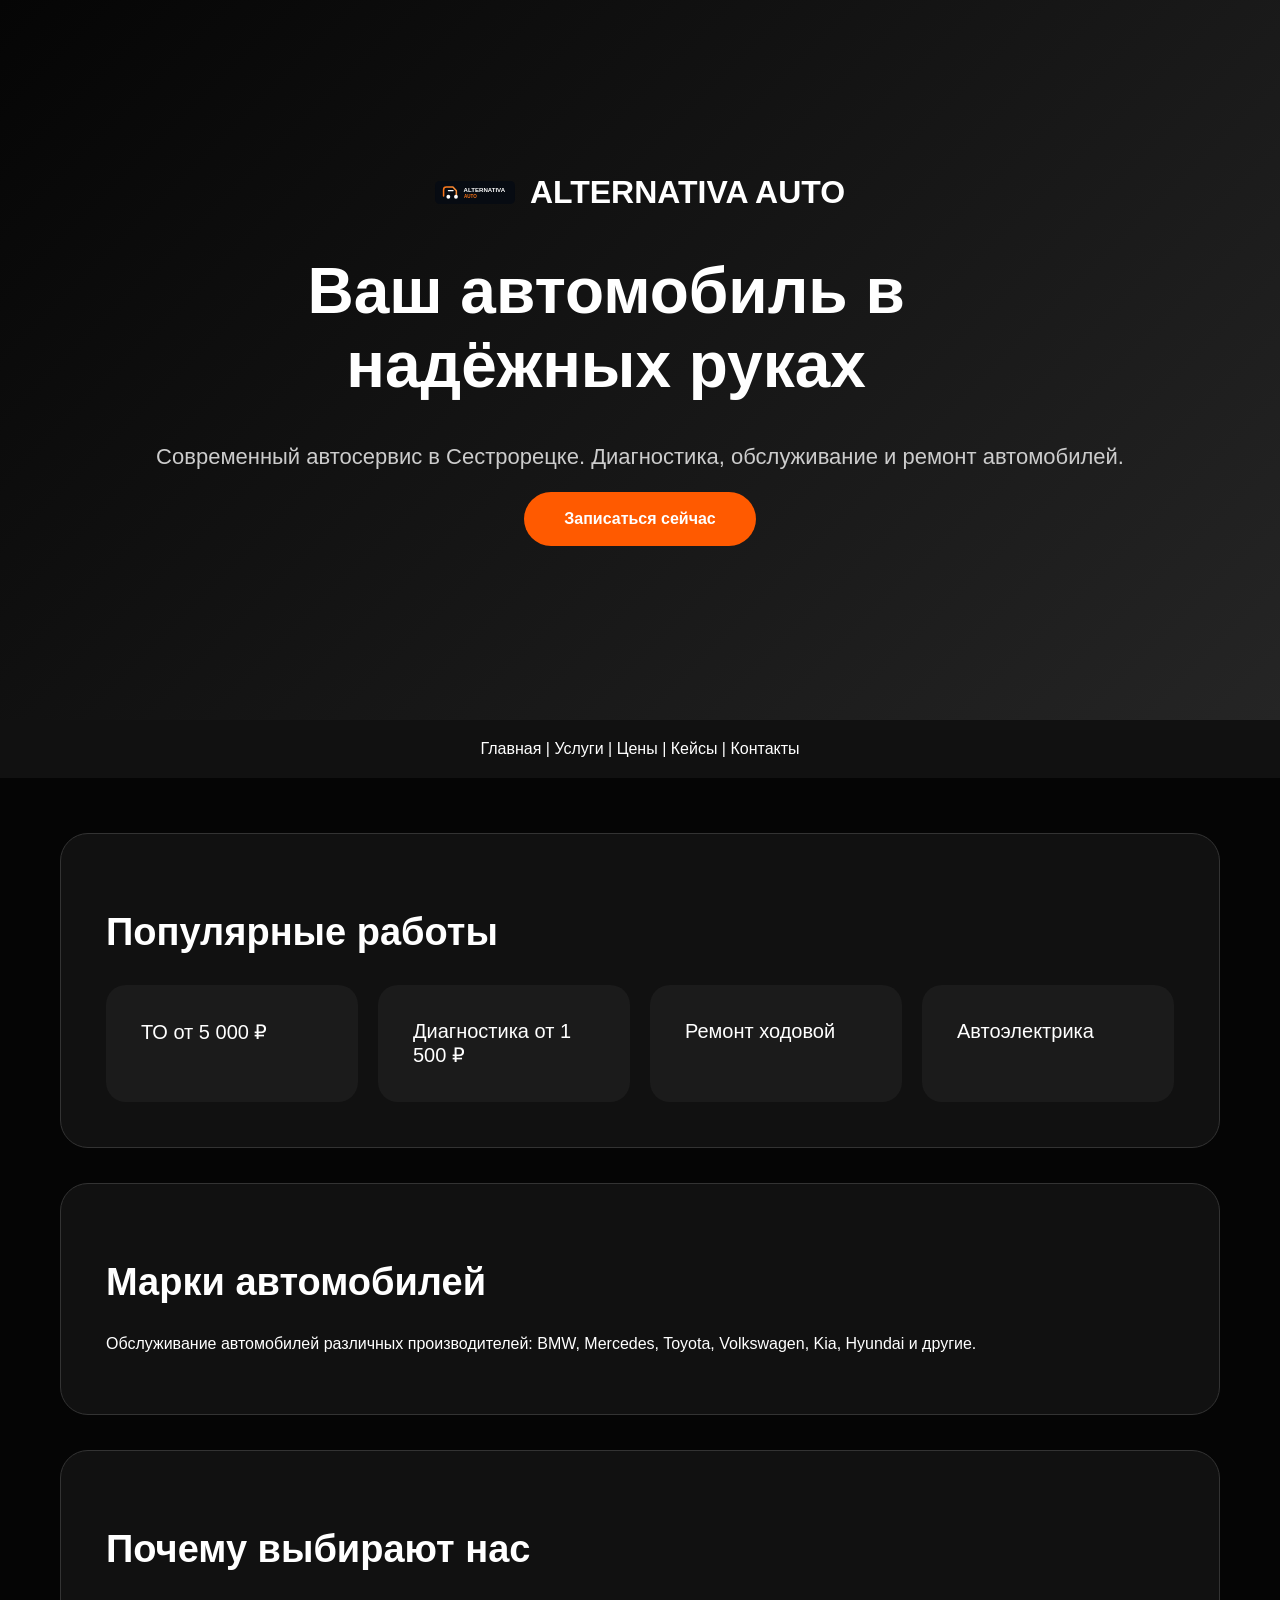
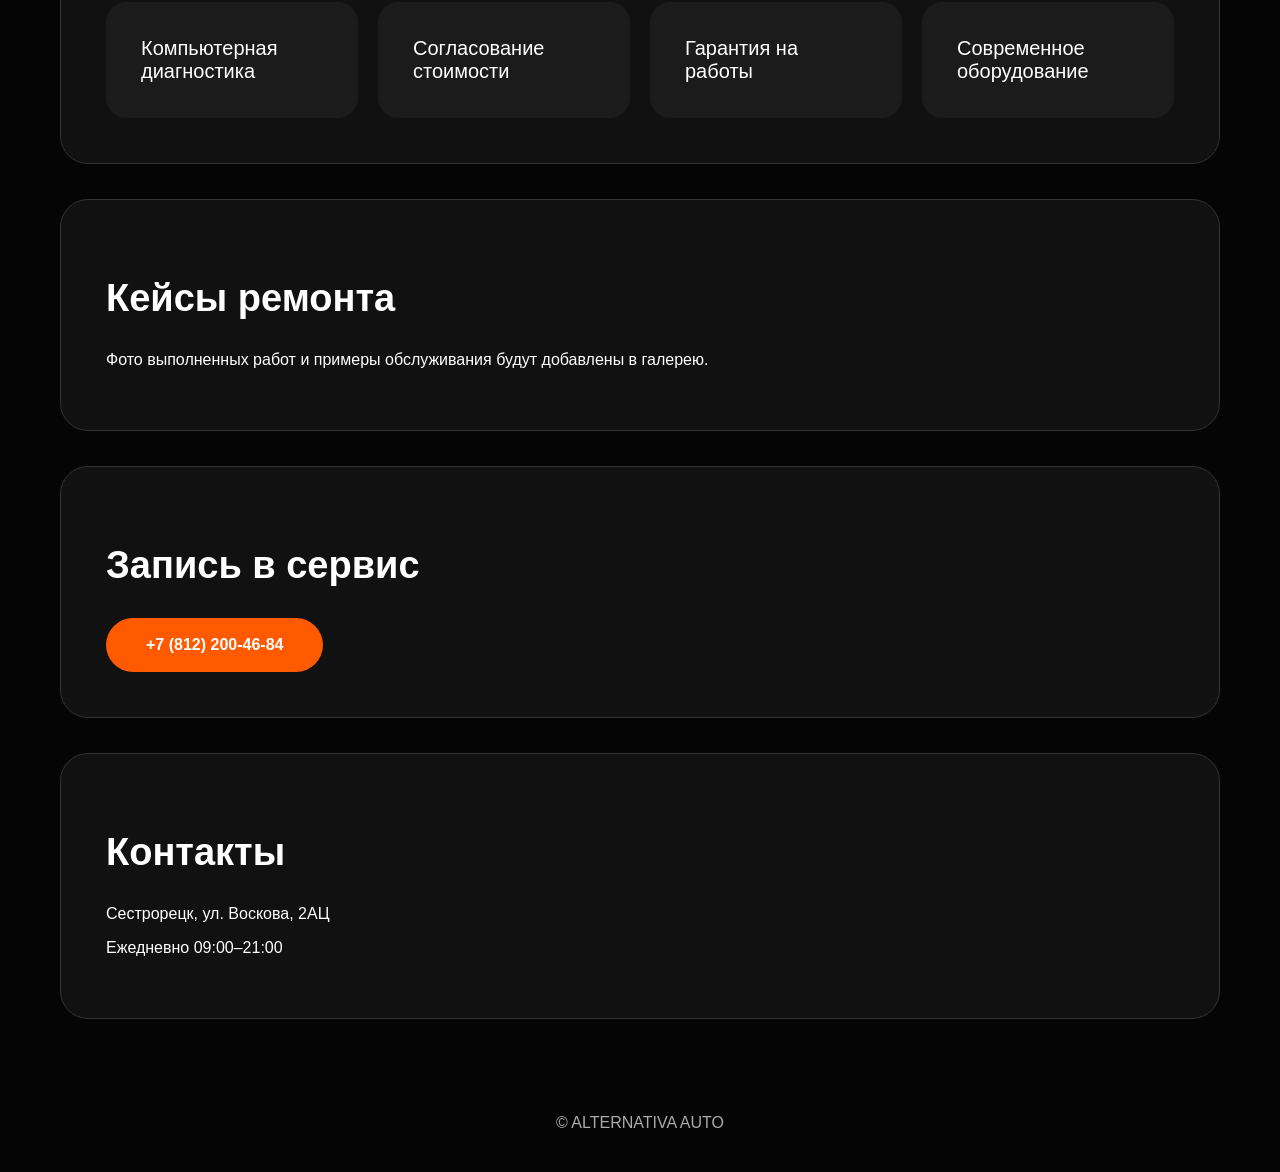
==== commit d01cd4b9: "Upgrade website to version 10.0 commercial auto service landing" ====
--- a/index.html
+++ b/index.html
@@ -2,16 +2,28 @@
 <html lang="ru">
 <head>
 <meta charset="UTF-8"><meta name="viewport" content="width=device-width, initial-scale=1.0">
-<title>Альтернатива AUTO | СТО Сестрорецк</title>
-<meta name="description" content="СТО Альтернатива в Сестрорецке: ремонт автомобилей, диагностика, ТО и запись на сервис.">
+<title>Альтернатива AUTO — СТО Сестрорецк</title>
+<meta name="description" content="Профессиональный ремонт автомобилей в Сестрорецке: диагностика, ТО, ходовая, электрика.">
 <link rel="icon" href="logo.svg"><link rel="stylesheet" href="style.css">
 </head>
 <body>
-<header class="hero"><div class="brand"><img src="logo.svg"><span>ALTERNATIVA AUTO</span></div><h1>Ремонт автомобилей нового уровня</h1><p>СТО в Сестрорецке: диагностика • ТО • ходовая • автоэлектрика</p><a class="button" href="tel:+78122004684">Записаться</a></header>
-<nav>Услуги | Работы | Отзывы | Контакты</nav>
+<header class="hero">
+<div class="brand"><img src="logo.svg" alt="Alternativa Auto"><span>ALTERNATIVA AUTO</span></div>
+<div class="hero-content">
+<h1>Ваш автомобиль в надёжных руках</h1>
+<p>Современный автосервис в Сестрорецке. Диагностика, обслуживание и ремонт автомобилей.</p>
+<a class="button" href="tel:+78122004684">Записаться сейчас</a>
+</div>
+</header>
+<nav>Главная | Услуги | Цены | Кейсы | Контакты</nav>
 <main>
-<section><h2>Почему выбирают нас</h2><div class="grid"><article>Точная диагностика</article><article>Прозрачный ремонт</article><article>Опытные мастера</article><article>Современное оборудование</article></div></section>
-<section><h2>Популярные услуги</h2><div class="grid"><article>Диагностика авто</article><article>Техническое обслуживание</article><article>Ремонт подвески</article><article>Автоэлектрика</article></div></section>
-<section class="cta"><h2>Запишитесь на обслуживание</h2><a class="button" href="tel:+78122004684">+7 (812) 200-46-84</a></section>
+<section><h2>Популярные работы</h2><div class="grid"><article>ТО от 5 000 ₽</article><article>Диагностика от 1 500 ₽</article><article>Ремонт ходовой</article><article>Автоэлектрика</article></div></section>
+<section><h2>Марки автомобилей</h2><p>Обслуживание автомобилей различных производителей: BMW, Mercedes, Toyota, Volkswagen, Kia, Hyundai и другие.</p></section>
+<section><h2>Почему выбирают нас</h2><div class="grid"><article>Компьютерная диагностика</article><article>Согласование стоимости</article><article>Гарантия на работы</article><article>Современное оборудование</article></div></section>
+<section><h2>Кейсы ремонта</h2><p>Фото выполненных работ и примеры обслуживания будут добавлены в галерею.</p></section>
+<section class="cta"><h2>Запись в сервис</h2><a class="button" href="tel:+78122004684">+7 (812) 200-46-84</a></section>
 <section><h2>Контакты</h2><p>Сестрорецк, ул. Воскова, 2АЦ</p><p>Ежедневно 09:00–21:00</p></section>
-</main><footer>© ALTERNATIVA AUTO</footer></body></html>+</main>
+<footer>© ALTERNATIVA AUTO</footer>
+</body>
+</html>
--- a/style.css
+++ b/style.css
@@ -1 +1 @@
-*{box-sizing:border-box}body{margin:0;font-family:Inter,Arial,sans-serif;background:#070b12;color:#fff}a{text-decoration:none}.hero{min-height:650px;padding:40px 20px;display:flex;flex-direction:column;justify-content:center;align-items:center;text-align:center;background:linear-gradient(120deg,#020617,#1d4ed8)}.brand{display:flex;align-items:center;gap:15px;font-size:38px;font-weight:900;letter-spacing:3px}.brand img{width:70px;height:70px}.brand span{color:#fff}.hero h1{font-size:58px;max-width:900px;line-height:1.1}.hero p{font-size:22px;color:#cbd5e1}.button{display:inline-block;padding:17px 36px;border-radius:50px;background:#f97316;color:white;margin:10px;font-weight:800}.second{background:#2563eb}nav{position:sticky;top:0;background:#0f172acc;padding:18px;text-align:center;backdrop-filter:blur(10px)}main{max-width:1200px;margin:auto;padding:25px}section{background:#111827;border-radius:30px;padding:45px;margin:30px 0;border:1px solid #263449}h2{font-size:36px}.grid{display:grid;grid-template-columns:repeat(4,1fr);gap:20px}.grid article,.review{background:#1e293b;padding:30px;border-radius:20px;text-align:center}.gallery{display:grid;grid-template-columns:repeat(3,1fr);gap:20px}.gallery img{width:100%;height:260px;object-fit:cover;border-radius:20px}form{display:grid;gap:15px;max-width:600px}input,button{padding:18px;border-radius:15px;border:0;font-size:17px}button{background:#f97316;color:#fff;font-weight:bold}.floating{position:fixed;right:20px;bottom:20px;background:#22c55e;padding:16px 25px;border-radius:50px;color:white;font-weight:bold}footer{text-align:center;padding:40px;color:#94a3b8}@media(max-width:700px){.hero h1{font-size:34px}.grid,.gallery{grid-template-columns:1fr}.brand{font-size:22px}.brand img{width:50px;height:50px}section{padding:25px}}+*{box-sizing:border-box}body{margin:0;font-family:Inter,Arial,sans-serif;background:#050505;color:#fff}a{text-decoration:none}.hero{min-height:720px;padding:40px 20px;display:flex;flex-direction:column;justify-content:center;align-items:center;text-align:center;background:linear-gradient(135deg,#050505,#252525)}.brand{display:flex;align-items:center;gap:15px;font-size:32px;font-weight:900}.brand img{width:80px}.hero h1{font-size:64px;max-width:900px}.hero p{font-size:22px;color:#ccc}.button{background:#ff5a00;color:#fff;padding:18px 40px;border-radius:40px;font-weight:800;display:inline-block}nav{padding:20px;text-align:center;background:#111;position:sticky;top:0}main{max-width:1200px;margin:auto;padding:20px}section{margin:35px 0;padding:45px;border-radius:28px;background:#111;border:1px solid #333}h2{font-size:38px}.grid{display:grid;grid-template-columns:repeat(4,1fr);gap:20px}.grid article{background:#1b1b1b;padding:35px;border-radius:20px;font-size:20px}footer{text-align:center;padding:40px;color:#aaa}@media(max-width:700px){.hero h1{font-size:36px}.brand{font-size:20px}.grid{grid-template-columns:1fr}section{padding:25px}}
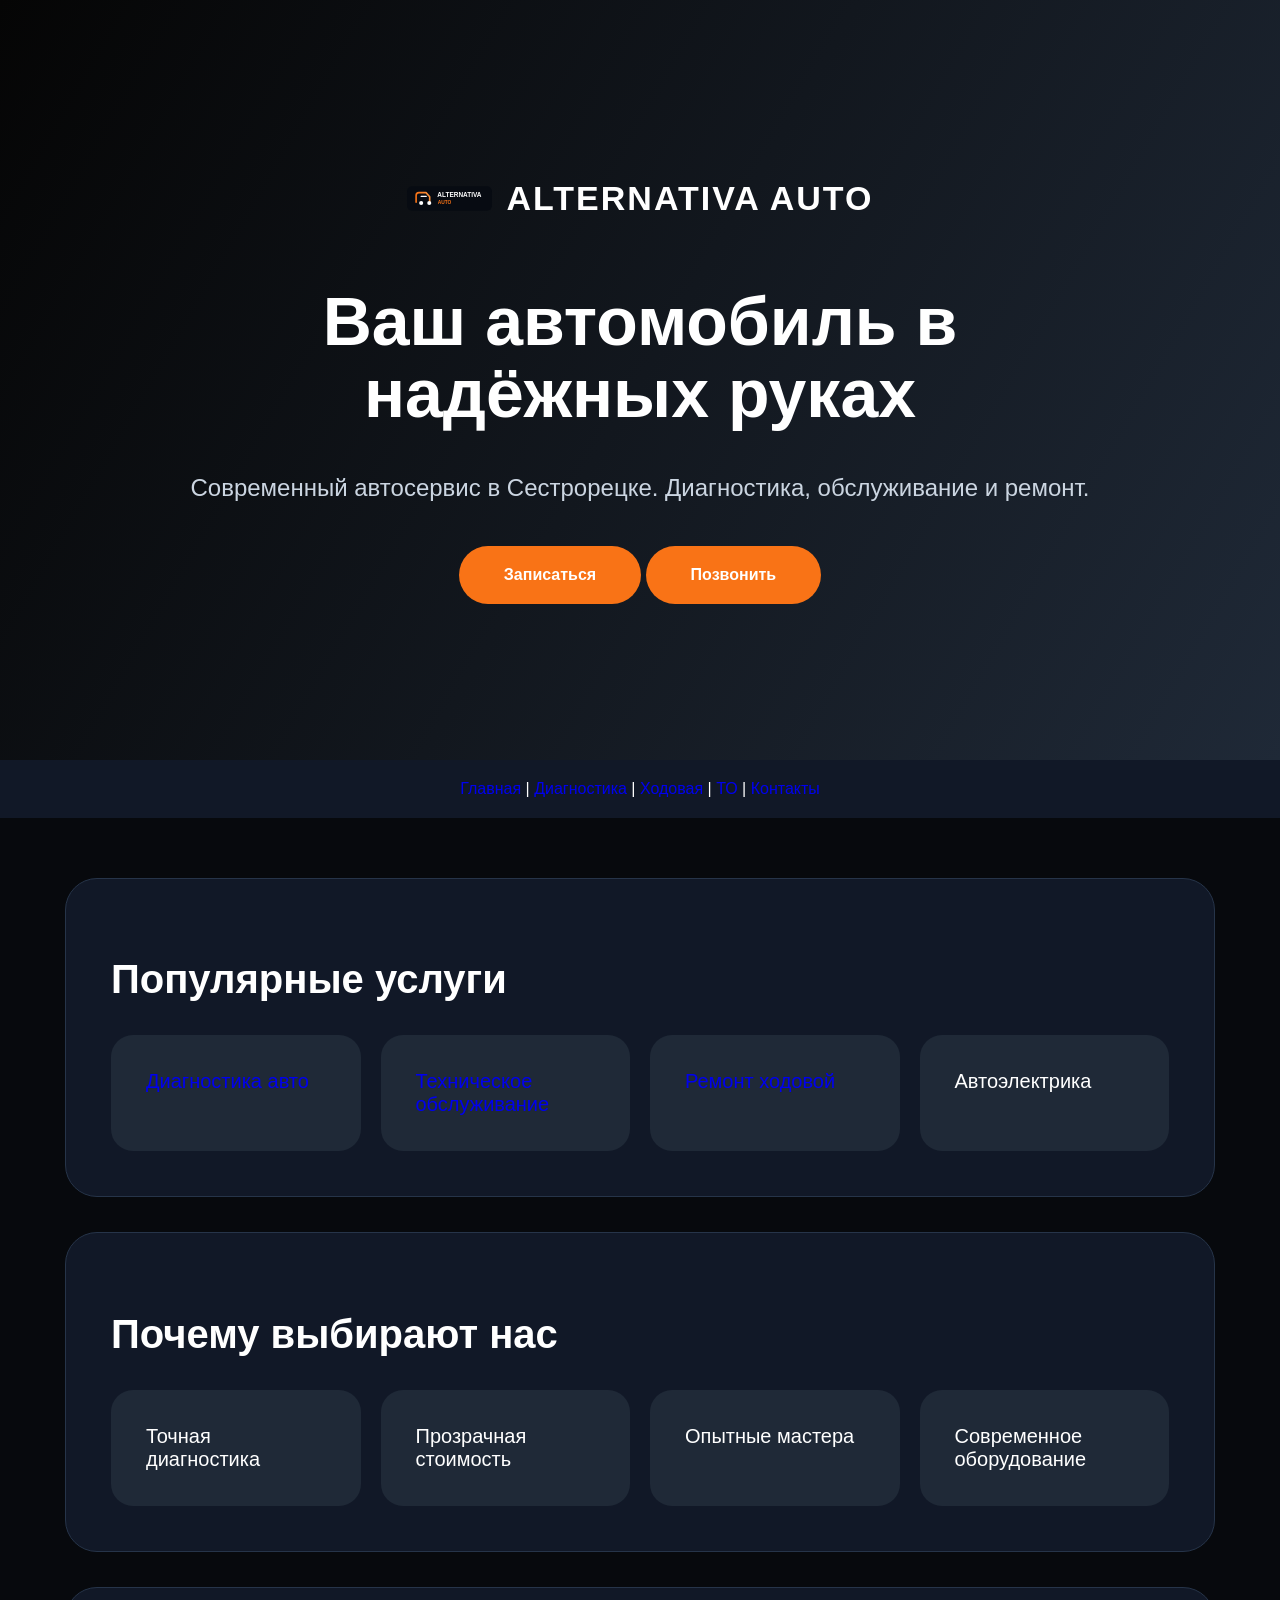
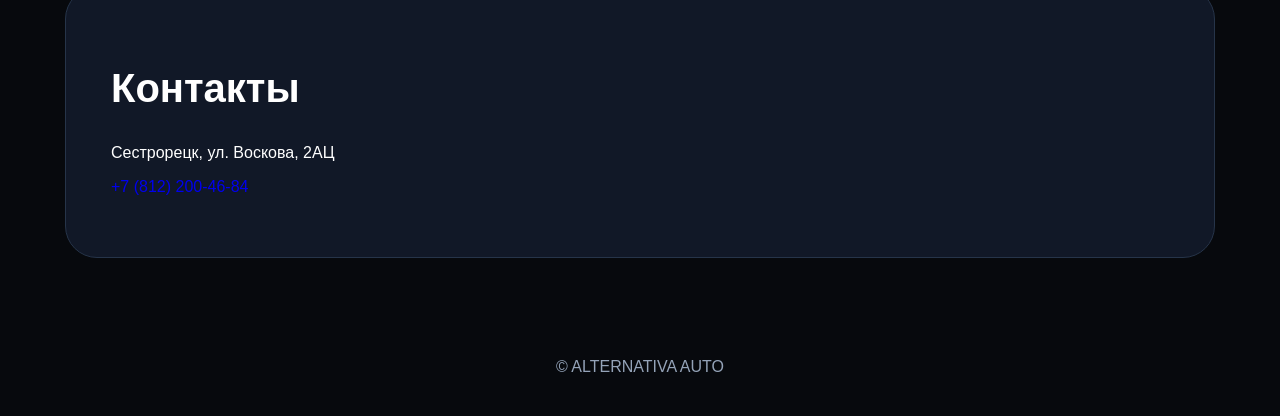
==== commit d05663d1: "Add working navigation and service pages links v11.0" ====
--- a/index.html
+++ b/index.html
@@ -3,7 +3,7 @@
 <head>
 <meta charset="UTF-8"><meta name="viewport" content="width=device-width, initial-scale=1.0">
 <title>Альтернатива AUTO — СТО Сестрорецк</title>
-<meta name="description" content="Профессиональный ремонт автомобилей в Сестрорецке: диагностика, ТО, ходовая, электрика.">
+<meta name="description" content="СТО Альтернатива в Сестрорецке: ремонт, диагностика и обслуживание автомобилей.">
 <link rel="icon" href="logo.svg"><link rel="stylesheet" href="style.css">
 </head>
 <body>
@@ -11,19 +11,16 @@
 <div class="brand"><img src="logo.svg" alt="Alternativa Auto"><span>ALTERNATIVA AUTO</span></div>
 <div class="hero-content">
 <h1>Ваш автомобиль в надёжных руках</h1>
-<p>Современный автосервис в Сестрорецке. Диагностика, обслуживание и ремонт автомобилей.</p>
-<a class="button" href="tel:+78122004684">Записаться сейчас</a>
+<p>Современный автосервис в Сестрорецке. Диагностика, обслуживание и ремонт.</p>
+<a class="button" href="#contact">Записаться</a>
+<a class="button" href="tel:+78122004684">Позвонить</a>
 </div>
 </header>
-<nav>Главная | Услуги | Цены | Кейсы | Контакты</nav>
+<nav><a href="index.html">Главная</a> | <a href="diagnostika.html">Диагностика</a> | <a href="hodovaya.html">Ходовая</a> | <a href="to.html">ТО</a> | <a href="#contact">Контакты</a></nav>
 <main>
-<section><h2>Популярные работы</h2><div class="grid"><article>ТО от 5 000 ₽</article><article>Диагностика от 1 500 ₽</article><article>Ремонт ходовой</article><article>Автоэлектрика</article></div></section>
-<section><h2>Марки автомобилей</h2><p>Обслуживание автомобилей различных производителей: BMW, Mercedes, Toyota, Volkswagen, Kia, Hyundai и другие.</p></section>
-<section><h2>Почему выбирают нас</h2><div class="grid"><article>Компьютерная диагностика</article><article>Согласование стоимости</article><article>Гарантия на работы</article><article>Современное оборудование</article></div></section>
-<section><h2>Кейсы ремонта</h2><p>Фото выполненных работ и примеры обслуживания будут добавлены в галерею.</p></section>
-<section class="cta"><h2>Запись в сервис</h2><a class="button" href="tel:+78122004684">+7 (812) 200-46-84</a></section>
-<section><h2>Контакты</h2><p>Сестрорецк, ул. Воскова, 2АЦ</p><p>Ежедневно 09:00–21:00</p></section>
+<section><h2>Популярные услуги</h2><div class="grid"><article><a href="diagnostika.html">Диагностика авто</a></article><article><a href="to.html">Техническое обслуживание</a></article><article><a href="hodovaya.html">Ремонт ходовой</a></article><article>Автоэлектрика</article></div></section>
+<section><h2>Почему выбирают нас</h2><div class="grid"><article>Точная диагностика</article><article>Прозрачная стоимость</article><article>Опытные мастера</article><article>Современное оборудование</article></div></section>
+<section id="contact"><h2>Контакты</h2><p>Сестрорецк, ул. Воскова, 2АЦ</p><p><a href="tel:+78122004684">+7 (812) 200-46-84</a></p></section>
 </main>
 <footer>© ALTERNATIVA AUTO</footer>
-</body>
-</html>+</body></html>
--- a/style.css
+++ b/style.css
@@ -1 +1 @@
-*{box-sizing:border-box}body{margin:0;font-family:Inter,Arial,sans-serif;background:#050505;color:#fff}a{text-decoration:none}.hero{min-height:720px;padding:40px 20px;display:flex;flex-direction:column;justify-content:center;align-items:center;text-align:center;background:linear-gradient(135deg,#050505,#252525)}.brand{display:flex;align-items:center;gap:15px;font-size:32px;font-weight:900}.brand img{width:80px}.hero h1{font-size:64px;max-width:900px}.hero p{font-size:22px;color:#ccc}.button{background:#ff5a00;color:#fff;padding:18px 40px;border-radius:40px;font-weight:800;display:inline-block}nav{padding:20px;text-align:center;background:#111;position:sticky;top:0}main{max-width:1200px;margin:auto;padding:20px}section{margin:35px 0;padding:45px;border-radius:28px;background:#111;border:1px solid #333}h2{font-size:38px}.grid{display:grid;grid-template-columns:repeat(4,1fr);gap:20px}.grid article{background:#1b1b1b;padding:35px;border-radius:20px;font-size:20px}footer{text-align:center;padding:40px;color:#aaa}@media(max-width:700px){.hero h1{font-size:36px}.brand{font-size:20px}.grid{grid-template-columns:1fr}section{padding:25px}}+*{box-sizing:border-box}body{margin:0;font-family:Inter,Arial,sans-serif;background:#07090d;color:#fff}a{text-decoration:none}.hero{min-height:760px;padding:40px 20px;display:flex;flex-direction:column;justify-content:center;align-items:center;text-align:center;background:linear-gradient(120deg,#050505,#1f2937)}.brand{display:flex;align-items:center;gap:15px;font-size:34px;font-weight:900;letter-spacing:2px}.brand img{width:85px;height:85px}.hero-content{max-width:900px}.hero h1{font-size:68px;line-height:1.05}.hero p{font-size:24px;color:#cbd5e1}.button{background:#f97316;color:#fff;padding:20px 45px;border-radius:50px;font-weight:900;display:inline-block;margin-top:20px}.button:hover{transform:scale(1.03)}nav{padding:20px;text-align:center;background:#111827;position:sticky;top:0;z-index:2}main{max-width:1200px;margin:auto;padding:25px}section{margin:35px 0;padding:45px;border-radius:32px;background:#111827;border:1px solid #263449}h2{font-size:40px}.grid{display:grid;grid-template-columns:repeat(4,1fr);gap:20px}.grid article{background:#1f2937;padding:35px;border-radius:22px;font-size:20px}footer{text-align:center;padding:40px;color:#94a3b8}@media(max-width:700px){.hero h1{font-size:38px}.hero p{font-size:18px}.brand{font-size:20px}.brand img{width:55px;height:55px}.grid{grid-template-columns:1fr}section{padding:25px}}
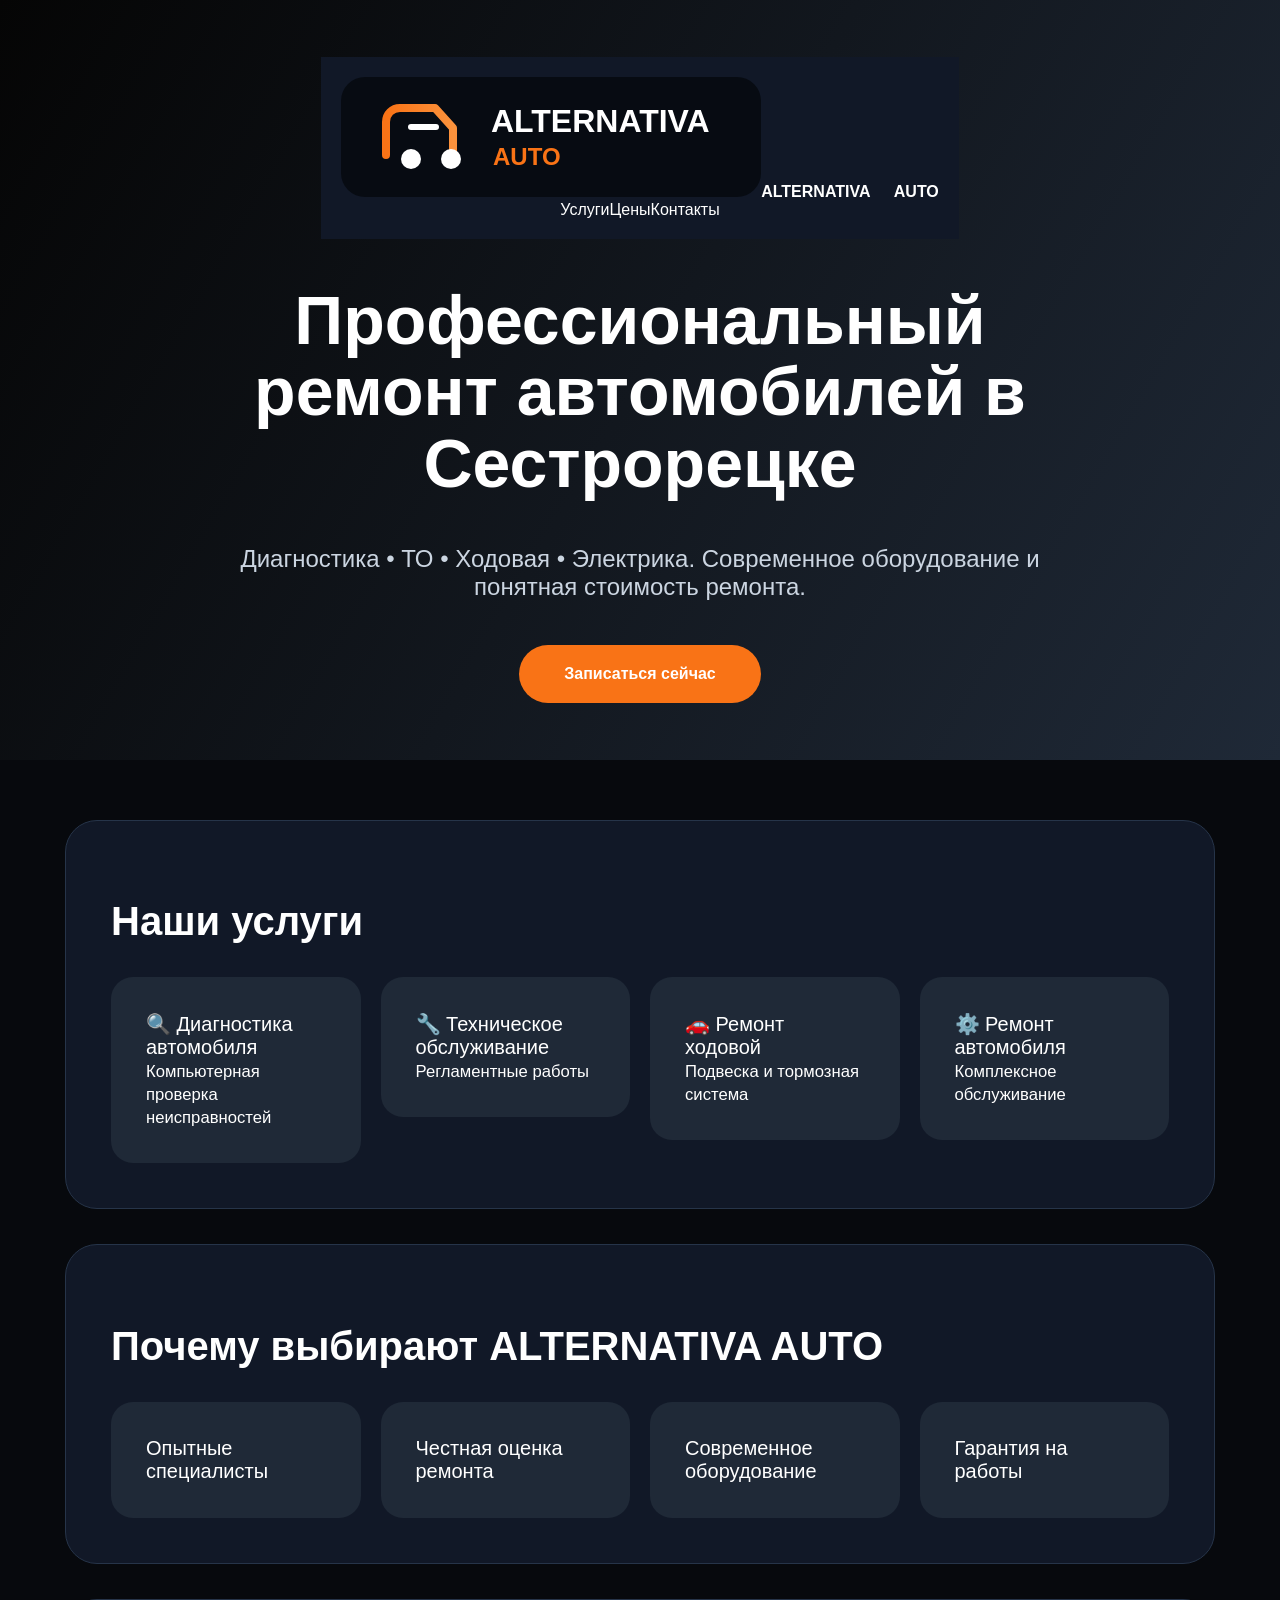
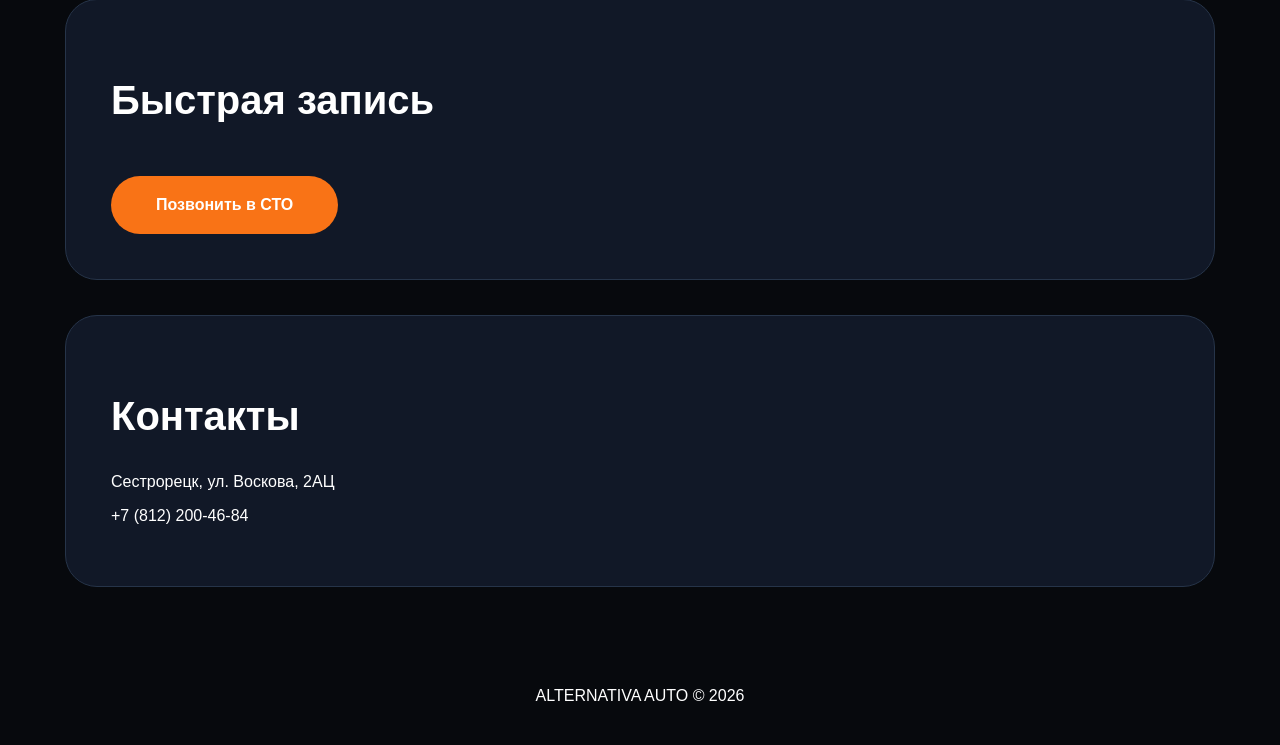
==== commit 6e3552de: "Create modern clickable auto service landing page v13.0" ====
--- a/index.html
+++ b/index.html
@@ -1,26 +1,32 @@
 <!DOCTYPE html>
 <html lang="ru">
 <head>
-<meta charset="UTF-8"><meta name="viewport" content="width=device-width, initial-scale=1.0">
-<title>Альтернатива AUTO — СТО Сестрорецк</title>
-<meta name="description" content="СТО Альтернатива в Сестрорецке: ремонт, диагностика и обслуживание автомобилей.">
-<link rel="icon" href="logo.svg"><link rel="stylesheet" href="style.css">
+<meta charset="UTF-8">
+<meta name="viewport" content="width=device-width, initial-scale=1.0">
+<title>ALTERNATIVA AUTO — современный автосервис Сестрорецк</title>
+<meta name="description" content="Ремонт автомобилей, диагностика, ТО и обслуживание в Сестрорецке">
+<link rel="icon" href="logo.svg">
+<link rel="stylesheet" href="style.css">
 </head>
 <body>
 <header class="hero">
-<div class="brand"><img src="logo.svg" alt="Alternativa Auto"><span>ALTERNATIVA AUTO</span></div>
+<nav class="top"><img src="logo.svg" alt="Alternativa Auto"><b>ALTERNATIVA AUTO</b><div><a href="diagnostika.html">Услуги</a><a href="ceny.html">Цены</a><a href="#contact">Контакты</a></div></nav>
 <div class="hero-content">
-<h1>Ваш автомобиль в надёжных руках</h1>
-<p>Современный автосервис в Сестрорецке. Диагностика, обслуживание и ремонт.</p>
-<a class="button" href="#contact">Записаться</a>
-<a class="button" href="tel:+78122004684">Позвонить</a>
+<h1>Профессиональный ремонт автомобилей в Сестрорецке</h1>
+<p>Диагностика • ТО • Ходовая • Электрика. Современное оборудование и понятная стоимость ремонта.</p>
+<a class="button" href="tel:+78122004684">Записаться сейчас</a>
 </div>
 </header>
-<nav><a href="index.html">Главная</a> | <a href="diagnostika.html">Диагностика</a> | <a href="hodovaya.html">Ходовая</a> | <a href="to.html">ТО</a> | <a href="#contact">Контакты</a></nav>
 <main>
-<section><h2>Популярные услуги</h2><div class="grid"><article><a href="diagnostika.html">Диагностика авто</a></article><article><a href="to.html">Техническое обслуживание</a></article><article><a href="hodovaya.html">Ремонт ходовой</a></article><article>Автоэлектрика</article></div></section>
-<section><h2>Почему выбирают нас</h2><div class="grid"><article>Точная диагностика</article><article>Прозрачная стоимость</article><article>Опытные мастера</article><article>Современное оборудование</article></div></section>
+<section><h2>Наши услуги</h2><div class="grid">
+<a href="diagnostika.html"><article>🔍 Диагностика автомобиля<br><small>Компьютерная проверка неисправностей</small></article></a>
+<a href="to.html"><article>🔧 Техническое обслуживание<br><small>Регламентные работы</small></article></a>
+<a href="hodovaya.html"><article>🚗 Ремонт ходовой<br><small>Подвеска и тормозная система</small></article></a>
+<a href="remont.html"><article>⚙️ Ремонт автомобиля<br><small>Комплексное обслуживание</small></article></a>
+</div></section>
+<section><h2>Почему выбирают ALTERNATIVA AUTO</h2><div class="grid"><article>Опытные специалисты</article><article>Честная оценка ремонта</article><article>Современное оборудование</article><article>Гарантия на работы</article></div></section>
+<section><h2>Быстрая запись</h2><a class="button" href="tel:+78122004684">Позвонить в СТО</a></section>
 <section id="contact"><h2>Контакты</h2><p>Сестрорецк, ул. Воскова, 2АЦ</p><p><a href="tel:+78122004684">+7 (812) 200-46-84</a></p></section>
 </main>
-<footer>© ALTERNATIVA AUTO</footer>
+<footer>ALTERNATIVA AUTO © 2026</footer>
 </body></html>
--- a/style.css
+++ b/style.css
@@ -1 +1 @@
-*{box-sizing:border-box}body{margin:0;font-family:Inter,Arial,sans-serif;background:#07090d;color:#fff}a{text-decoration:none}.hero{min-height:760px;padding:40px 20px;display:flex;flex-direction:column;justify-content:center;align-items:center;text-align:center;background:linear-gradient(120deg,#050505,#1f2937)}.brand{display:flex;align-items:center;gap:15px;font-size:34px;font-weight:900;letter-spacing:2px}.brand img{width:85px;height:85px}.hero-content{max-width:900px}.hero h1{font-size:68px;line-height:1.05}.hero p{font-size:24px;color:#cbd5e1}.button{background:#f97316;color:#fff;padding:20px 45px;border-radius:50px;font-weight:900;display:inline-block;margin-top:20px}.button:hover{transform:scale(1.03)}nav{padding:20px;text-align:center;background:#111827;position:sticky;top:0;z-index:2}main{max-width:1200px;margin:auto;padding:25px}section{margin:35px 0;padding:45px;border-radius:32px;background:#111827;border:1px solid #263449}h2{font-size:40px}.grid{display:grid;grid-template-columns:repeat(4,1fr);gap:20px}.grid article{background:#1f2937;padding:35px;border-radius:22px;font-size:20px}footer{text-align:center;padding:40px;color:#94a3b8}@media(max-width:700px){.hero h1{font-size:38px}.hero p{font-size:18px}.brand{font-size:20px}.brand img{width:55px;height:55px}.grid{grid-template-columns:1fr}section{padding:25px}}+*{box-sizing:border-box}body{margin:0;font-family:Inter,Arial,sans-serif;background:#07090d;color:#fff}a{text-decoration:none;color:inherit}.hero{min-height:760px;padding:40px 20px;display:flex;flex-direction:column;justify-content:center;align-items:center;text-align:center;background:linear-gradient(120deg,#050505,#1f2937)}.brand{display:flex;align-items:center;gap:15px;font-size:34px;font-weight:900;letter-spacing:2px}.brand img{width:85px;height:85px}.hero-content{max-width:900px}.hero h1{font-size:68px;line-height:1.05}.hero p{font-size:24px;color:#cbd5e1}.button{background:#f97316;color:#fff;padding:20px 45px;border-radius:50px;font-weight:900;display:inline-block;margin-top:20px;transition:.3s}.button:hover{transform:translateY(-3px)}nav{padding:20px;text-align:center;background:#111827;position:sticky;top:0;z-index:2;word-spacing:20px}main{max-width:1200px;margin:auto;padding:25px}section{margin:35px 0;padding:45px;border-radius:32px;background:#111827;border:1px solid #263449}h2{font-size:40px}.grid{display:grid;grid-template-columns:repeat(4,1fr);gap:20px}.grid article{background:#1f2937;padding:35px;border-radius:22px;font-size:20px;transition:.3s}.grid article:hover{transform:translateY(-5px)}.service-link{display:block}.price{font-size:32px;color:#f97316;font-weight:900}.form-box input,.form-box textarea{width:100%;padding:15px;margin:8px 0;border-radius:12px;border:0}footer{text-align:center;padding:40px;color:#94s3b8}@media(max-width:700px){.hero h1{font-size:38px}.hero p{font-size:18px}.brand{font-size:20px}.brand img{width:55px;height:55px}.grid{grid-template-columns:1fr}section{padding:25px}nav{word-spacing:5px;font-size:14px}}
